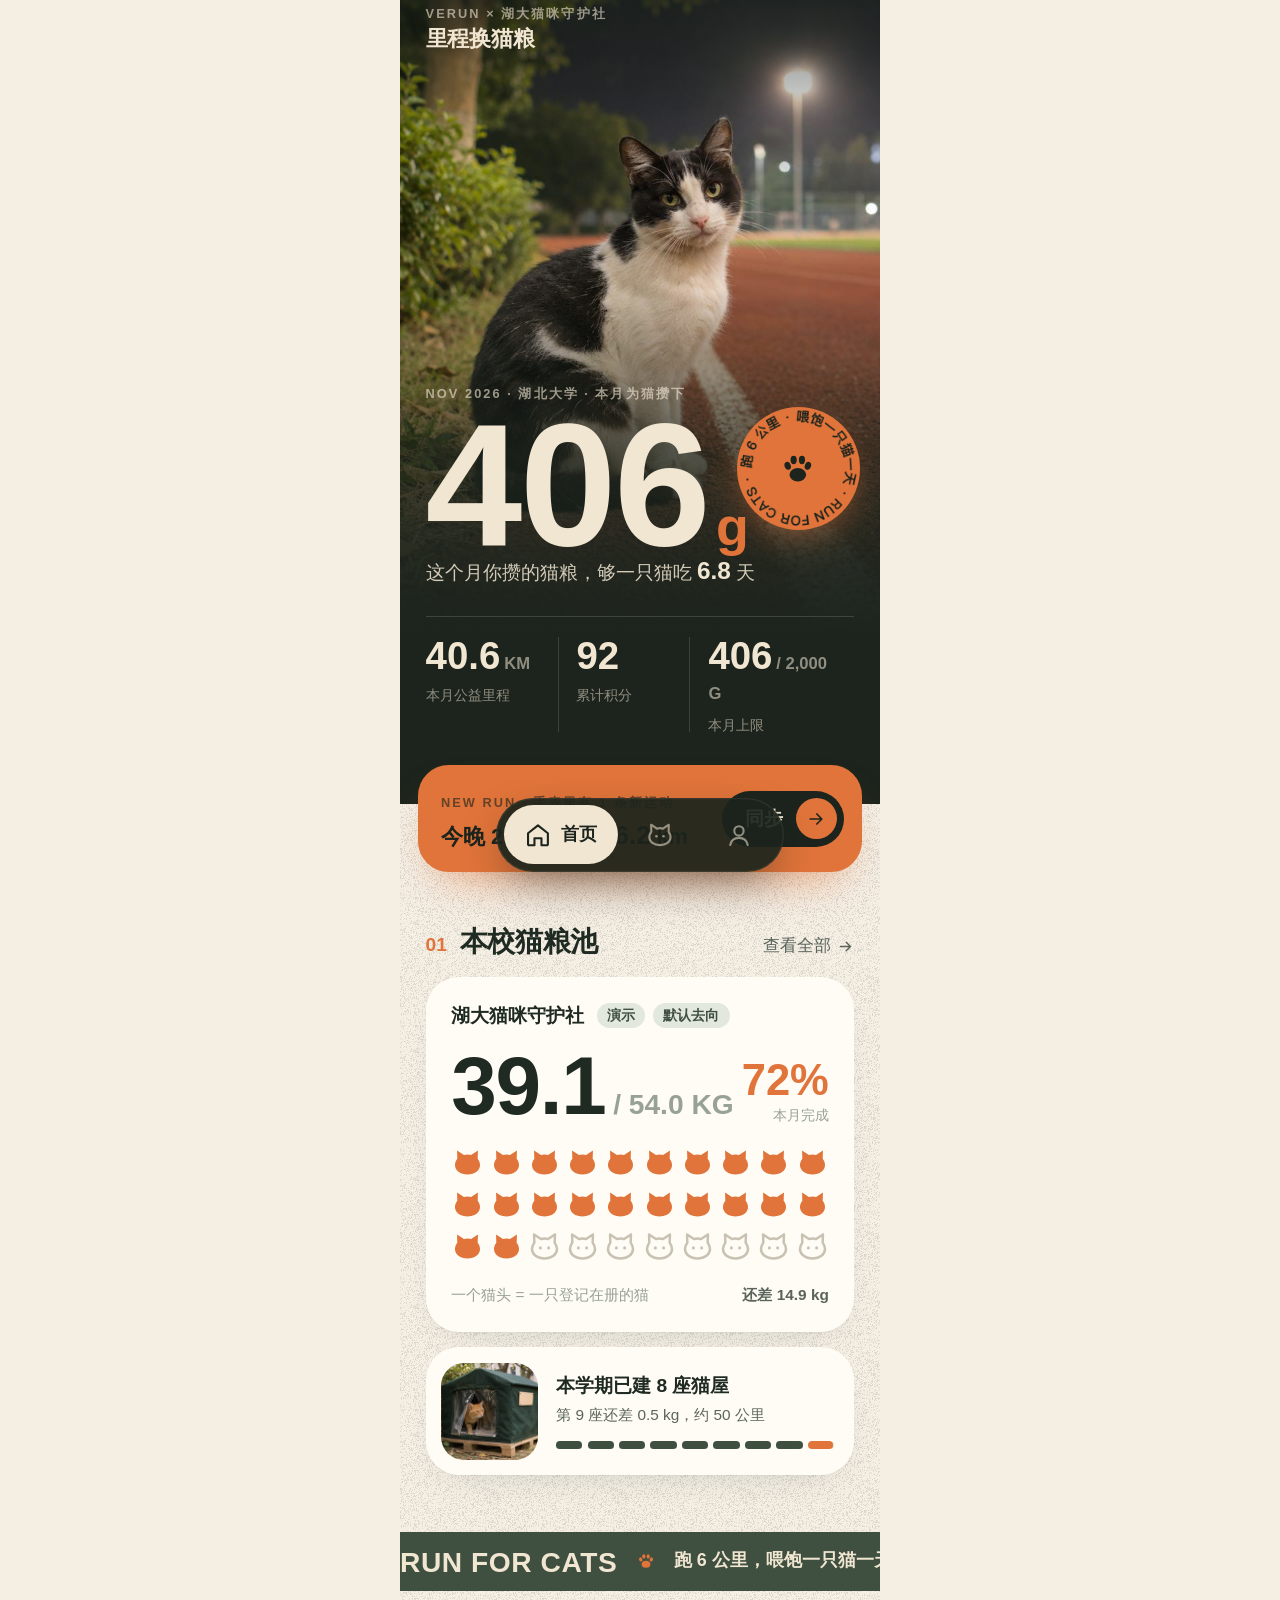
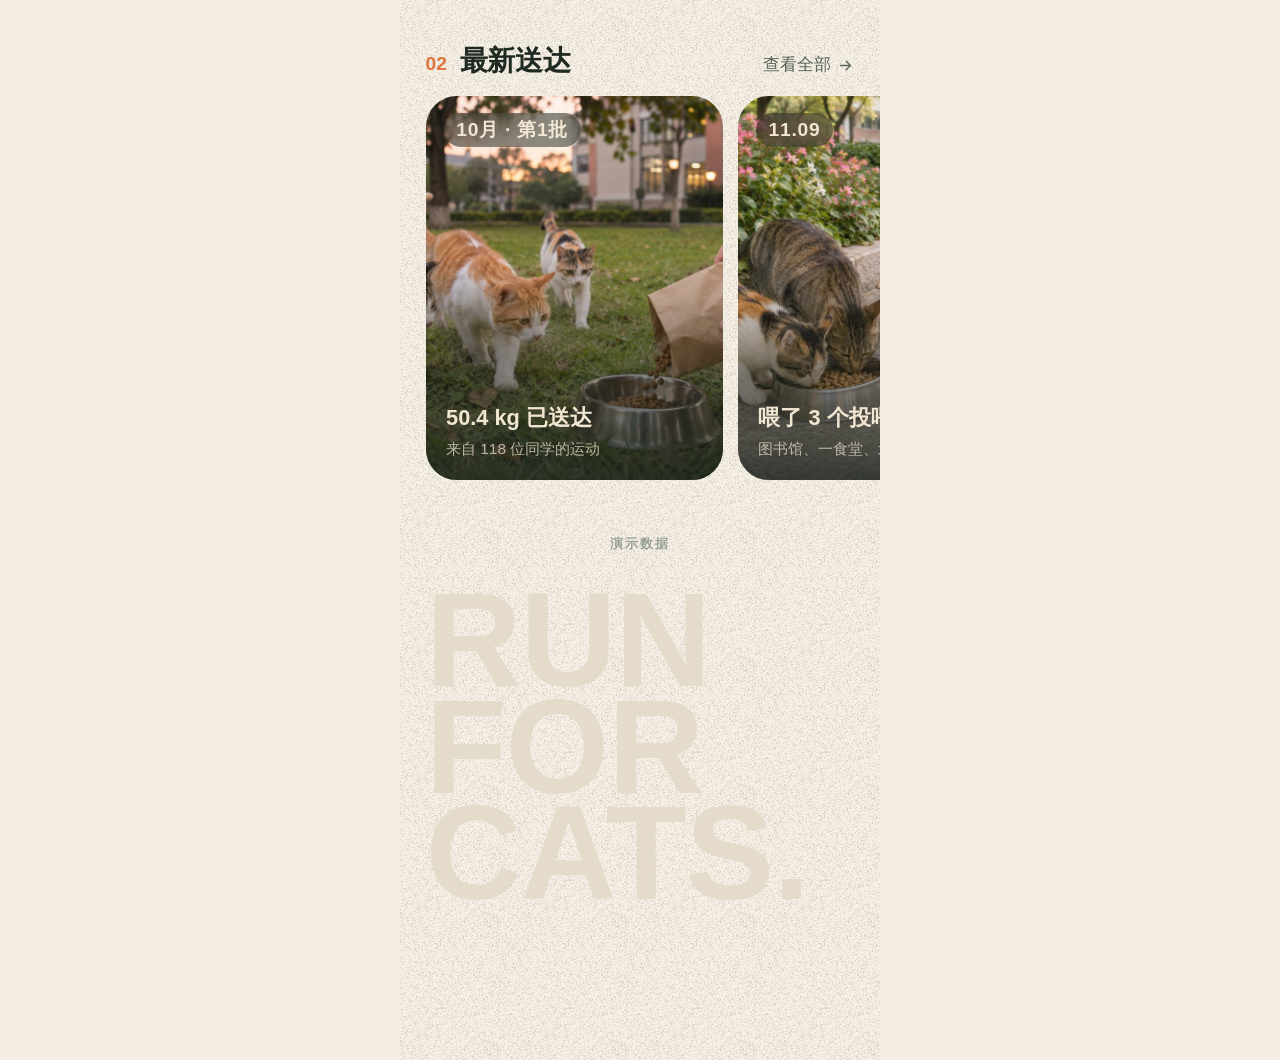
==== index.html @ 0e5f1672 "Deploy H5 2026-11-11 09:10 Co-Authored-By: Claude Opus 5.5 <noreply@anthropic.com>" ====
<!DOCTYPE html>
<html lang="en">
  <head>
    <link rel="stylesheet" href="./assets/uni.0dd8ea1a.css">

    <meta charset="UTF-8" />
    <script>
      var coverSupport = 'CSS' in window && typeof CSS.supports === 'function' && (CSS.supports('top: env(a)') ||
        CSS.supports('top: constant(a)'))
      document.write(
        '<meta name="viewport" content="width=device-width, user-scalable=no, initial-scale=1.0, maximum-scale=1.0, minimum-scale=1.0' +
        (coverSupport ? ', viewport-fit=cover' : '') + '" />')
    </script>
    <title>VeRun 里程换猫粮（演示）</title>
    <!--preload-links-->
    <!--app-context-->
    <script type="module" crossorigin src="./assets/index-BH19jVz-.js"></script>
    <link rel="stylesheet" crossorigin href="./assets/index-b12Qbs5Z.css">
  </head>
  <body>
    <div id="app"><!--app-html--></div>
  </body>
</html>
---- assets/uni.0dd8ea1a.css ----
uni-image{width:320px;height:240px;display:inline-block;overflow:hidden;position:relative}uni-image[hidden]{display:none}uni-image>div{width:100%;height:100%;background-repeat:no-repeat}uni-image>img{-webkit-touch-callout:none;-webkit-user-select:none;user-select:none;display:block;position:absolute;top:0;left:0;width:100%;height:100%;opacity:0}uni-image>.uni-image-will-change{will-change:transform}uni-movable-area{display:block;position:relative;width:10px;height:10px}uni-movable-area[hidden]{display:none}uni-movable-view{display:inline-block;width:10px;height:10px;top:0;left:0;position:absolute;cursor:grab}uni-movable-view[hidden]{display:none}.uni-scroll-view-refresher{position:relative;overflow:hidden;flex-shrink:0}.uni-scroll-view-refresher-container{position:absolute;width:100%;bottom:0;display:flex;flex-direction:column-reverse}.uni-scroll-view-refresh{position:absolute;top:0;left:0;right:0;bottom:0;display:flex;flex-direction:row;justify-content:center;align-items:center}.uni-scroll-view-refresh-inner{display:flex;align-items:center;justify-content:center;line-height:0;width:40px;height:40px;border-radius:50%;background-color:#fff;box-shadow:0 1px 6px rgba(0,0,0,.118),0 1px 4px rgba(0,0,0,.118)}.uni-scroll-view-refresh__spinner{transform-origin:center center;animation:uni-scroll-view-refresh-rotate 2s linear infinite}.uni-scroll-view-refresh__spinner>circle{stroke:currentColor;stroke-linecap:round;animation:uni-scroll-view-refresh-dash 2s linear infinite}@keyframes uni-scroll-view-refresh-rotate{0%{transform:rotate(0)}to{transform:rotate(360deg)}}@keyframes uni-scroll-view-refresh-dash{0%{stroke-dasharray:1,200;stroke-dashoffset:0}50%{stroke-dasharray:89,200;stroke-dashoffset:-35px}to{stroke-dasharray:89,200;stroke-dashoffset:-124px}}@keyframes once-show{0%{top:0}}uni-resize-sensor,uni-resize-sensor>div{position:absolute;left:0;top:0;right:0;bottom:0;overflow:hidden}uni-resize-sensor{display:block;z-index:-1;visibility:hidden;animation:once-show 1ms}uni-resize-sensor>div>div{position:absolute;left:0;top:0}uni-resize-sensor>div:first-child>div{width:100000px;height:100000px}uni-resize-sensor>div:last-child>div{width:200%;height:200%}uni-scroll-view{display:block;width:100%}uni-scroll-view[hidden]{display:none}.uni-scroll-view{position:relative;-webkit-overflow-scrolling:touch;width:100%;height:100%;max-height:inherit}.uni-scroll-view-scrollbar-hidden::-webkit-scrollbar{display:none}.uni-scroll-view-scrollbar-hidden{-moz-scrollbars:none;scrollbar-width:none}.uni-scroll-view-content{width:100%;height:100%}uni-swiper-item{display:block;overflow:hidden;will-change:transform;position:absolute;width:100%;height:100%;cursor:grab}uni-swiper-item[hidden]{display:none}uni-swiper{display:block;height:150px}uni-swiper[hidden]{display:none}.uni-swiper-wrapper{overflow:hidden;position:relative;width:100%;height:100%;transform:translateZ(0)}.uni-swiper-slides{position:absolute;left:0;top:0;right:0;bottom:0}.uni-swiper-slide-frame{position:absolute;left:0;top:0;width:100%;height:100%;will-change:transform}.uni-swiper-dots{position:absolute;font-size:0}.uni-swiper-dots-horizontal{left:50%;bottom:10px;text-align:center;white-space:nowrap;transform:translate(-50%)}.uni-swiper-dots-horizontal .uni-swiper-dot{margin-right:8px}.uni-swiper-dots-horizontal .uni-swiper-dot:last-child{margin-right:0}.uni-swiper-dots-vertical{right:10px;top:50%;text-align:right;transform:translateY(-50%)}.uni-swiper-dots-vertical .uni-swiper-dot{display:block;margin-bottom:9px}.uni-swiper-dots-vertical .uni-swiper-dot:last-child{margin-bottom:0}.uni-swiper-dot{display:inline-block;width:8px;height:8px;cursor:pointer;transition-property:background-color;transition-timing-function:ease;background:rgba(0,0,0,.3);border-radius:50%}.uni-swiper-dot-active{background-color:#000}.uni-swiper-navigation{width:26px;height:26px;cursor:pointer;position:absolute;top:50%;margin-top:-13px;display:flex;align-items:center;transition:all .2s;border-radius:50%;opacity:1}.uni-swiper-navigation-disabled{opacity:.35;cursor:not-allowed}.uni-swiper-navigation-hide{opacity:0;cursor:auto;pointer-events:none}.uni-swiper-navigation-prev{left:10px}.uni-swiper-navigation-prev svg{margin-left:-1px;left:10px}.uni-swiper-navigation-prev.uni-swiper-navigation-vertical{top:18px;left:50%;margin-left:-13px}.uni-swiper-navigation-prev.uni-swiper-navigation-vertical svg{transform:rotate(90deg);margin-left:auto;margin-top:-2px}.uni-swiper-navigation-next{right:10px}.uni-swiper-navigation-next svg{transform:rotate(180deg)}.uni-swiper-navigation-next.uni-swiper-navigation-vertical{top:auto;bottom:5px;left:50%;margin-left:-13px}.uni-swiper-navigation-next.uni-swiper-navigation-vertical svg{margin-top:2px;transform:rotate(270deg)}uni-text[selectable]{cursor:auto;-webkit-user-select:text;user-select:text}uni-text{white-space:pre-line}uni-view{display:block}uni-view[hidden]{display:none}uni-toast{position:fixed;top:0;right:0;bottom:0;left:0;z-index:999;display:block;box-sizing:border-box;pointer-events:none;font-size:16px}uni-toast .uni-sample-toast{position:fixed;z-index:999;top:50%;left:50%;transform:translate(-50%,-50%);text-align:center;width:max-content;max-width:80%;max-width:min(200px,80%);box-sizing:border-box;padding:12px 20px;background-color:rgba(76,76,76,.95);border-radius:10px}uni-toast .uni-simple-toast__text{display:-webkit-box;-webkit-box-orient:vertical;-webkit-line-clamp:2;overflow:hidden;margin:0;color:#fff;font-size:16px;line-height:1.4;text-align:center;max-width:100%;word-break:break-word;white-space:normal}uni-toast .uni-sample-toast.uni-toast--top{top:12px;top:calc(12px + env(safe-area-inset-top,0px));transform:translate(-50%)}uni-toast .uni-sample-toast.uni-toast--bottom{top:auto;bottom:12px;bottom:calc(12px + env(safe-area-inset-bottom,0px));transform:translate(-50%)}uni-toast .uni-mask{pointer-events:auto}uni-toast .uni-toast{position:fixed;z-index:999;width:140px;height:140px;display:flex;flex-direction:column;align-items:center;justify-content:center;top:50%;left:50%;transform:translate(-50%,-50%);background:rgba(76,76,76,.95);text-align:center;border-radius:10px;color:#fff}.uni-toast *{box-sizing:border-box}uni-toast .uni-toast__icon{margin:0;flex-shrink:0;width:36px!important;height:36px!important;object-fit:contain;vertical-align:baseline!important}.uni-icon_toast{margin:15px 0 0}.uni-icon_toast.uni-icon-success-no-circle:before{color:#fff;font-size:55px}.uni-icon_toast.uni-loading{margin:20px 0 0;width:38px;height:38px;vertical-align:baseline}uni-toast .uni-toast__content{display:-webkit-box;-webkit-box-orient:vertical;-webkit-line-clamp:2;margin:16px 0 0;padding:0 8px;max-width:100%;overflow:hidden;font-size:16px;line-height:1.4;color:#fff;word-break:break-word;white-space:normal}
---- assets/index-b12Qbs5Z.css ----
*{margin:0;-webkit-tap-highlight-color:transparent}html,body{-webkit-user-select:none;-moz-user-select:none;user-select:none;width:100%;height:100%}body{overflow-x:hidden;font-size:16px}uni-app,uni-page,uni-page-wrapper,uni-page-body{display:block;box-sizing:border-box;width:100%}uni-page-wrapper{position:relative}#app,uni-app,uni-page,uni-page-wrapper{height:100%}.uni-mask{position:fixed;z-index:999;top:0;right:0;left:0;bottom:0;background:rgba(0,0,0,.5)}.uni-fade-enter-active,.uni-fade-leave-active{transition-duration:.25s;transition-property:opacity;transition-timing-function:ease}.uni-fade-enter-from,.uni-fade-leave-active{opacity:0}.uni-loading,uni-button[loading]:before{background-color:transparent;background-image:url(data:image/svg+xml;base64,\ [base64]);background-repeat:no-repeat}.uni-loading{width:20px;height:20px;display:inline-block;vertical-align:middle;animation:uni-loading 1s steps(12,end) infinite;background-size:100%}@keyframes uni-loading{0%{transform:rotate3d(0,0,1,0)}to{transform:rotate3d(0,0,1,360deg)}}html{--primary-color: #007aff;--UI-BG: #fff;--UI-BG-1: #f7f7f7;--UI-BG-2: #fff;--UI-BG-3: #f7f7f7;--UI-BG-4: #4c4c4c;--UI-BG-5: #fff;--UI-FG: #000;--UI-FG-0: rgba(0, 0, 0, .9);--UI-FG-HALF: rgba(0, 0, 0, .9);--UI-FG-1: rgba(0, 0, 0, .5);--UI-FG-2: rgba(0, 0, 0, .3);--UI-FG-3: rgba(0, 0, 0, .1)}uni-page[data-type] uni-page-body{background-color:transparent}body:after{position:fixed;content:"";left:-1000px;top:-1000px;animation:shadow-preload .1s;animation-delay:3s}@keyframes shadow-preload{0%{background-image:url(https://cdn.dcloud.net.cn/img/shadow-grey.png)}to{background-image:url(https://cdn.dcloud.net.cn/img/shadow-grey.png)}}.uni-async-error{position:absolute;left:0;right:0;top:0;bottom:0;color:#999;padding:100px 10px;text-align:center}.uni-async-loading{box-sizing:border-box;width:100%;padding:50px;text-align:center}.uni-async-loading .uni-loading{width:30px;height:30px}uni-page-body,.page{--forest:#3F5040;--deep:#2E3B30;--night:#1C241D;--soft:#E3E8DF;--cream:#F4EEE3;--paper:#FFFCF6;--on:#F1E6D2;--orange:#E0743A;--orange-soft:#FBE8DB;--ink:#1F2A22;--ink2:#5A645B;--ink3:#98A198;--line:#E2D9C8;--track:#EAE2D4;--k1:#C98A4B;--k2:#A86A35;--num:"DIN Condensed","DIN Alternate","Oswald","Arial Narrow",sans-serif;--cn:-apple-system,"PingFang SC","Helvetica Neue","Microsoft YaHei",sans-serif;--lat:"Avenir Next","Helvetica Neue",-apple-system,sans-serif}body{--forest:#3F5040;--deep:#2E3B30;--night:#1C241D;--soft:#E3E8DF;--cream:#F4EEE3;--paper:#FFFCF6;--on:#F1E6D2;--orange:#E0743A;--orange-soft:#FBE8DB;--ink:#1F2A22;--ink2:#5A645B;--ink3:#98A198;--line:#E2D9C8;--track:#EAE2D4;--k1:#C98A4B;--k2:#A86A35;--num:"DIN Condensed","DIN Alternate","Oswald","Arial Narrow",sans-serif;--cn:-apple-system,"PingFang SC","Helvetica Neue","Microsoft YaHei",sans-serif;--lat:"Avenir Next","Helvetica Neue",-apple-system,sans-serif}.micro{font:600 .625rem/1.2 var(--lat);letter-spacing:.16em;text-transform:uppercase}.dn{font-family:var(--num);font-weight:700;letter-spacing:0;font-variant-numeric:tabular-nums}.status{height:2.75rem;display:flex;align-items:center;justify-content:space-between;padding:0 1.625rem 0 2rem;font:600 .9375rem/1 -apple-system,var(--lat);position:relative;z-index:3}.status .svg{height:.75rem;width:auto;margin-left:.375rem}.status .icons{display:flex;align-items:center}.nav{height:2.75rem;display:flex;align-items:center;justify-content:space-between;padding:0 .4375rem 0 1.25rem;position:relative;z-index:3}.nav .title{font:600 1.0625rem/1 var(--cn);letter-spacing:-.0125rem}.nav .back{display:flex;align-items:center;gap:.375rem;font:600 1.0625rem/1 var(--cn)}.nav .back .svg{width:1.375rem;height:1.375rem;margin-left:-.375rem}.capsule{width:5.4375rem;height:2rem;border-radius:1rem;display:flex;align-items:center;justify-content:space-around;position:relative;background:rgba(255,255,255,.62);border:.0625rem solid rgba(31,42,34,.08)}.capsule:after{content:"";position:absolute;left:50%;top:.5625rem;bottom:.5625rem;width:.0625rem;background:rgba(31,42,34,.14)}.capsule .dots{display:flex;gap:.1875rem}.capsule .dots .i{width:.25rem;height:.25rem;border-radius:50%;background:currentColor}.capsule .ring{width:1rem;height:1rem;border-radius:50%;border:.15625rem solid currentColor;display:grid;place-items:center}.capsule .ring:after{content:"";width:.3125rem;height:.3125rem;border-radius:50%;background:currentColor}.capsule.dk{background:rgba(0,0,0,.18);border-color:rgba(241,230,210,.24);color:var(--on)}.capsule.dk:after{background:rgba(241,230,210,.24)}.on{color:var(--on)}.chip{display:inline-flex;align-items:center;height:1.25rem;padding:0 .5rem;border-radius:62.4375rem;background:var(--soft);color:var(--forest);font:600 .6875rem/1 var(--cn)}.chip.o{background:var(--orange-soft);color:var(--orange)}.arrow{width:.875rem;height:.875rem}.rv{opacity:0;transform:translateY(1.125rem);animation:rv .8s cubic-bezier(.2,.7,.2,1) forwards;animation-delay:calc(var(--i, 0) * 80ms + .12s)}@keyframes rv{to{opacity:1;transform:none}}.tabbar{position:absolute;left:50%;bottom:1.375rem;transform:translate(-50%);z-index:9;width:-moz-max-content;width:max-content;height:3.625rem;padding:.375rem;border-radius:62.4375rem;display:flex;gap:.25rem;background:rgba(28,36,29,.92);box-shadow:0 .875rem 2.125rem -.625rem rgba(20,24,20,.55),inset 0 0 0 .0625rem rgba(241,230,210,.08)}.tabbar .a{height:2.875rem;white-space:nowrap;flex-shrink:0;border-radius:62.4375rem;display:flex;align-items:center;justify-content:center;gap:.4375rem;color:rgba(241,230,210,.55);font:600 .875rem/1 var(--cn)}.tabbar .a:not(.on){width:3.625rem}.tabbar .a .svg{width:1.375rem;height:1.375rem}.tabbar .a.on{display:flex;align-items:center;white-space:nowrap;flex-shrink:0;padding:0 1rem;background:var(--on);color:var(--night)}.tabbar .a.on uni-text{white-space:nowrap;flex-shrink:0}.hero{position:relative;height:39.25rem;background:var(--night);color:var(--on)}.hero-img{position:absolute;left:0;top:0;width:100%;height:31.25rem;-o-object-fit:cover;object-fit:cover;-o-object-position:40% 30%;object-position:40% 30%}.hero-scrim{position:absolute;top:0;right:0;bottom:0;left:0;background:linear-gradient(180deg,rgba(28,36,29,.62) 0%,rgba(28,36,29,0) 20%,rgba(28,36,29,0) 36%,rgba(28,36,29,.72) 56%,rgba(28,36,29,.94) 70%,var(--night) 79%)}.hero .nav .brand{display:flex;flex-direction:column;gap:.3125rem}.hero .nav .brand .micro{color:rgba(241,230,210,.6);font-size:.625rem}.badge{position:absolute;right:1rem;top:19.875rem;width:6rem;height:6rem;z-index:4}.badge .disc{position:absolute;top:0;right:0;bottom:0;left:0;border-radius:50%;background:var(--orange);box-shadow:0 .625rem 1.875rem -.5rem rgba(224,116,58,.6)}.badge .svg.txt{position:absolute;top:0;right:0;bottom:0;left:0;animation:spin 16s linear infinite}.badge .paw{position:absolute;left:50%;top:50%;width:1.875rem;height:1.875rem;transform:translate(-50%,-50%);color:var(--night)}@keyframes spin{to{transform:rotate(360deg)}}.hero-body{position:absolute;left:0;right:0;bottom:3.5rem;padding:0 1.25rem;z-index:2}.hero-body .micro{color:rgba(241,230,210,.62)}.mega{display:flex;align-items:baseline;gap:.375rem;margin:.75rem 0 .25rem}.mega .b{font:700 8.5rem/.78 var(--num);letter-spacing:-.125rem;color:var(--on)}.mega .i{font:700 2.625rem/1 var(--num);font-style:normal;color:var(--orange)}.hero-line{font:400 .9375rem/1.5 var(--cn);color:rgba(241,230,210,.86)}.hero-line .b{font:700 1.1875rem/1 var(--num);color:var(--on)}.hero-stats{display:grid;grid-template-columns:1fr 1fr 1.25fr;margin-top:1.375rem;border-top:.0625rem solid rgba(241,230,210,.16);padding-top:1rem}.hero-stats .div{padding-right:.625rem}.hero-stats .div+.div{padding-left:.875rem;border-left:.0625rem solid rgba(241,230,210,.16)}.hero-stats .b{font:700 1.875rem/1 var(--num);color:var(--on)}.hero-stats .em{font:700 .8125rem/1 var(--num);font-style:normal;color:rgba(241,230,210,.55);margin-left:.1875rem}.hero-stats .span{display:block;font:400 .6875rem/1 var(--cn);color:rgba(241,230,210,.55);margin-top:.5rem}.sync{position:relative;z-index:5;margin:-1.875rem .875rem 0;border-radius:1.5rem;background:var(--orange);padding:1rem .875rem 1rem 1.125rem;display:flex;align-items:center;gap:.75rem;box-shadow:0 1.125rem 2.25rem -1.125rem rgba(224,116,58,.75)}.sync .t{flex:1;min-width:0}.sync .micro{color:rgba(28,36,29,.62)}.sync .t .b{display:block;font:600 1.0625rem/1.3 var(--cn);color:var(--night);margin-top:.375rem;white-space:nowrap}.sync .t .b .span{font:700 1.25rem/1 var(--num)}.sync .go{height:2.75rem;padding:0 .375rem 0 1.125rem;border-radius:62.4375rem;background:var(--night);color:var(--on);display:flex;align-items:center;gap:.625rem;font:600 .9375rem/1 var(--cn);flex-shrink:0}.sync .go .i{width:2rem;height:2rem;border-radius:50%;background:var(--orange);display:grid;place-items:center;color:var(--night)}.sync .go .i .svg{width:1rem;height:1rem}.sec{padding:0 1.25rem}.sec-h{display:flex;align-items:baseline;gap:.625rem;padding:2.75rem 1.25rem 1rem}.sec-h .idx{font:700 .9375rem/1 var(--num);color:var(--orange)}.sec-h .h2{font:600 1.375rem/1 var(--cn);letter-spacing:-.01875rem;flex:1}.sec-h .a{display:flex;align-items:center;gap:.25rem;font:400 .8125rem/1 var(--cn);color:var(--ink2)}.card{background:var(--paper);border-radius:1.625rem;padding:1.25rem;box-shadow:0 .0625rem rgba(31,42,34,.03),0 .75rem 1.875rem -1.125rem rgba(46,59,48,.22)}.pool .row{display:flex;align-items:center;gap:.375rem}.pool .org{font:600 .9375rem/1 var(--cn);margin-right:.25rem}.pool-num{display:flex;justify-content:space-between;align-items:flex-end;margin:1.25rem 0 1.125rem}.pool-num .n{font:700 4rem/.78 var(--num);letter-spacing:-.0625rem}.pool-num .of{font:700 1.375rem/1 var(--num);color:var(--ink3);margin-left:.375rem}.pool-num .pct{text-align:right}.pool-num .pct .b{display:block;font:700 2.125rem/.8 var(--num);color:var(--orange)}.pool-num .pct .span{display:block;font:400 .6875rem/1 var(--cn);color:var(--ink3);margin-top:.5rem}.cats{display:grid;grid-template-columns:repeat(10,1fr);gap:.4375rem .25rem}.cats .svg{width:100%;height:auto;aspect-ratio:1}.cap{font:400 .75rem/1.5 var(--cn);color:var(--ink3);margin-top:1rem;display:flex;justify-content:space-between}.cap .b{font:600 .75rem/1.5 var(--cn);color:var(--ink2)}.house{display:flex;gap:.875rem;align-items:center;margin-top:.75rem;padding:.75rem 1rem .75rem .75rem}.house .img{width:4.75rem;height:4.75rem;border-radius:1.125rem;-o-object-fit:cover;object-fit:cover;flex-shrink:0}.house .t{flex:1}.house .t .b{display:block;font:600 .9375rem/1.3 var(--cn)}.house .t .span{display:block;font:400 .75rem/1.4 var(--cn);color:var(--ink2);margin-top:.25rem}.segs{display:flex;gap:.25rem;margin-top:.75rem}.segs .i{flex:1;height:.375rem;border-radius:.1875rem;background:var(--forest)}.segs .i.p{background:var(--track);position:relative;overflow:hidden}.segs .i.p:after{content:"";position:absolute;inset:0 auto 0 0;width:95%;background:var(--orange);border-radius:.1875rem}.marquee{margin-top:2.75rem;height:2.875rem;background:var(--forest);color:var(--on);overflow:hidden;display:flex;align-items:center}.marquee .track{display:flex;width:-moz-max-content;width:max-content;flex-shrink:0;align-items:center;white-space:nowrap;animation:mq 26s linear infinite}.marquee .track .span{display:inline-flex;align-items:center;gap:.875rem;padding-right:.875rem;white-space:nowrap;flex-shrink:0}.marquee .track .span>*{white-space:nowrap;flex-shrink:0}.marquee .en{font:700 1.375rem/1 var(--num);letter-spacing:.02em;padding-top:.1875rem}.marquee .cn{font:600 .875rem/1 var(--cn)}.marquee .svg{width:1rem;height:1rem;color:var(--orange)}@keyframes mq{to{transform:translate(-50%)}}.rail{display:flex;gap:.75rem;overflow-x:auto;padding:0 1.25rem .25rem;scrollbar-width:none}.rail::-webkit-scrollbar{display:none}.story{position:relative;flex:0 0 14.5rem;height:18.75rem;border-radius:1.5rem;overflow:hidden;color:var(--on)}.story .img{width:100%;height:100%;-o-object-fit:cover;object-fit:cover}.story:after{content:"";position:absolute;top:0;right:0;bottom:0;left:0;background:linear-gradient(180deg,rgba(28,36,29,0) 45%,rgba(28,36,29,.82))}.story .date{position:absolute;left:.875rem;top:.875rem;z-index:2;height:1.625rem;padding:0 .625rem;border-radius:62.4375rem;background:rgba(28,36,29,.5);backdrop-filter:blur(.5rem);font:700 .9375rem/1.625rem var(--num);letter-spacing:.04em}.story .t{position:absolute;left:1rem;right:1rem;bottom:1rem;z-index:2}.story .t .b{display:block;font:600 1.0625rem/1.3 var(--cn)}.story .t .span{display:block;font:400 .75rem/1.4 var(--cn);opacity:.72;margin-top:.25rem}.foot{padding:2.5rem 1.25rem 7.5rem}.foot .micro{color:var(--ink3);text-align:center}.foot .giant{font:700 6.5rem/.8 var(--num);letter-spacing:-.0625rem;color:#e4dbcb;margin-top:1.75rem}.dark .status,.dark .nav{color:var(--on)}.glow{position:absolute;left:0;right:0;top:7.5rem;height:26.25rem;background:radial-gradient(closest-side,rgba(224,116,58,.26),rgba(224,116,58,0));pointer-events:none}.runbar{padding:.625rem 1.25rem 0;color:var(--on)}.runbar .micro{color:rgba(241,230,210,.5)}.runbar .cells{display:grid;grid-template-columns:repeat(4,1fr);margin-top:.875rem;border-top:.0625rem solid rgba(241,230,210,.14);border-bottom:.0625rem solid rgba(241,230,210,.14)}.runbar .cells .div{padding:.875rem 0 .75rem}.runbar .cells .div+.div{padding-left:.75rem;border-left:.0625rem solid rgba(241,230,210,.14)}.runbar .b{font:700 1.625rem/1 var(--num)}.runbar .b .em{font-size:.8125rem;font-style:normal;color:rgba(241,230,210,.55);margin-left:.125rem}.runbar .span{display:block;font:400 .6875rem/1 var(--cn);color:rgba(241,230,210,.5);margin-top:.5rem}.stage{position:relative;text-align:center;padding:1.875rem 0 .375rem;color:var(--on)}.gain{display:inline-flex;align-items:baseline;gap:.25rem;color:var(--orange)}.gain .b{font:700 9.375rem/.76 var(--num);letter-spacing:-.1875rem}.gain .i{font:700 3rem/1 var(--num);font-style:normal}.bowlwrap{position:relative;width:15rem;height:9.375rem;margin:.375rem auto 0}.gain{position:relative;z-index:3}.pile{position:absolute;left:1.25rem;bottom:4.125rem;width:12.5rem;height:6.25rem;overflow:visible}.pile .mound{position:absolute;left:.5rem;right:.5rem;bottom:0;height:4.375rem;border-radius:50% 50% 0 0/100% 100% 0 0;background:var(--k2);transform-origin:bottom;transform:scaleY(0);animation:mound 2.2s 2.2s cubic-bezier(.3,.6,.3,1) both}@keyframes mound{0%{transform:scaleY(0)}to{transform:scaleY(1)}}.pile .i{position:absolute;border-radius:50%;animation-name:fall;animation-fill-mode:both;animation-timing-function:linear}@keyframes fall{0%{transform:translate(var(--dx),var(--dy)) rotate(var(--r0));animation-timing-function:cubic-bezier(.42,0,.88,.52)}82%{transform:translate(0) rotate(var(--r));animation-timing-function:cubic-bezier(.2,.7,.4,1)}91%{transform:translateY(-.3125rem) rotate(var(--r));animation-timing-function:cubic-bezier(.5,0,.8,.4)}to{transform:translate(0) rotate(var(--r))}}.bowl{transition:transform .12s ease-out}.bowl.bump{transform:translateY(.125rem)}.bowl{position:absolute;left:0;bottom:0;width:15rem;height:5.25rem}.caption{font:600 1.5rem/1.2 var(--cn);margin-top:.875rem;opacity:0;animation:rv .7s 4.6s ease forwards;transform:translateY(.625rem)}.caption-sub{font:400 .8125rem/1 var(--cn);color:rgba(241,230,210,.55);margin-top:.625rem;opacity:0;animation:rv .7s 4.75s ease forwards}.receipt{position:relative;margin:1.875rem 1rem 0;background:var(--paper);border-radius:.375rem .375rem 1.375rem 1.375rem;padding:1.625rem 1.25rem 1.125rem;color:var(--ink)}.receipt:before{content:"";position:absolute;left:0;right:0;top:-.0625rem;height:.5625rem;background:url("data:image/svg+xml,%3Csvg xmlns='http://www.w3.org/2000/svg' width='18' height='9'%3E%3Ccircle cx='9' cy='0' r='6' fill='%231C241D'/%3E%3C/svg%3E") 0 0/1.125rem .5625rem repeat-x}.receipt .h{display:flex;justify-content:space-between;align-items:baseline}.receipt .h .b{font:600 1rem/1 var(--cn)}.receipt .h .span{font:700 .9375rem/1 var(--num);color:var(--ink3);letter-spacing:.06em}.dash{height:.0625rem;background:url("data:image/svg+xml,%3Csvg xmlns='http://www.w3.org/2000/svg' width='11' height='1'%3E%3Cpath d='M0 .5h6' stroke='%23E2D9C8'/%3E%3C/svg%3E") 0 0/.6875rem .0625rem repeat-x;margin:.875rem 0}.rrow{display:flex;justify-content:space-between;align-items:baseline;font:400 .8125rem/1 var(--cn);color:var(--ink2);padding:.4375rem 0}.rrow .b{font:700 1.0625rem/1 var(--num);color:var(--ink)}.rrow .b .small{font:600 .75rem/1 var(--cn);color:var(--ink2);margin-left:.1875rem}.rtotal{display:flex;justify-content:space-between;align-items:flex-end}.rtotal .span{font:600 .875rem/1 var(--cn)}.rtotal .b{font:700 2.5rem/.8 var(--num);color:var(--orange)}.rnote{font:400 .6875rem/1.5 var(--cn);color:var(--ink3);margin-top:.875rem}.btns{display:flex;gap:.75rem;padding:1.25rem 1rem 2.125rem}.btn{flex:1;height:3.375rem;border-radius:62.4375rem;display:flex;align-items:center;justify-content:center;gap:.5rem;font:600 1rem/1 var(--cn)}.btn.ghost{border:.09375rem solid rgba(241,230,210,.35);color:var(--on)}.btn.or{background:var(--orange);color:var(--night)}.btn.fo{background:var(--forest);color:var(--on)}.btn .svg{width:1rem;height:1rem}.lede{padding:.875rem 1.25rem 0}.lede .micro{color:var(--ink3)}.lede .h1{font:600 1.875rem/1.22 var(--cn);letter-spacing:-.0375rem;margin-top:.75rem}.lede .h1 .dn{font-size:2.5rem;line-height:.8}.lede .h1 .o{color:var(--orange)}.assoc{display:flex;align-items:center;gap:.625rem;margin-top:1.125rem}.assoc .av{width:2.25rem;height:2.25rem;border-radius:50%;background:var(--forest);display:grid;place-items:center;color:var(--on)}.assoc .av .svg{width:1.25rem;height:1.25rem}.assoc .b{font:600 .875rem/1 var(--cn)}.assoc .span{font:400 .75rem/1 var(--cn);color:var(--ink2);margin-left:auto}.qbar{margin-top:1.125rem}.qbar .tr{height:.25rem;border-radius:.125rem;background:var(--track);overflow:hidden}.qbar .tr .i{display:block;height:100%;width:73%;background:var(--orange);border-radius:.125rem;transform-origin:left;animation:grow 1s .4s cubic-bezier(.2,.8,.2,1) both}@keyframes grow{0%{transform:scaleX(0)}}.qbar .lb{display:flex;justify-content:space-between;margin-top:.5rem;font:400 .6875rem/1 var(--cn);color:var(--ink3)}.qbar .lb .b{font:700 .875rem/1 var(--num);color:var(--orange)}.tabs{display:flex;align-items:flex-end;gap:1.375rem;padding:1.875rem 1.25rem 0;border-bottom:.0625rem solid var(--line);margin:0 1.25rem;padding-left:0;padding-right:0}.tabs .a{font:600 .9375rem/1 var(--cn);color:var(--ink3);padding-bottom:.75rem;position:relative}.tabs .a.on{color:var(--ink)}.tabs .a.on:after{content:"";position:absolute;left:0;right:0;bottom:-.0625rem;height:.125rem;background:var(--orange);border-radius:.0625rem}.tabs .n{margin-left:auto;font:700 .875rem/1 var(--num);color:var(--ink3);padding-bottom:.75rem}.masonry{display:flex;gap:.6875rem;padding:1rem 1.25rem 7.5rem}.masonry .col{flex:1;display:flex;flex-direction:column;gap:.6875rem}.masonry .col:last-child{padding-top:2.125rem}.cc{position:relative;border-radius:1.375rem;overflow:hidden;color:var(--on);background:#d9d1c2}.cc .img{width:100%;height:100%;-o-object-fit:cover;object-fit:cover}.cc:after{content:"";position:absolute;top:0;right:0;bottom:0;left:0;background:linear-gradient(180deg,rgba(28,36,29,0) 50%,rgba(28,36,29,.78))}.cc .no{position:absolute;left:.75rem;top:.75rem;z-index:2;font:700 .8125rem/1 var(--num);letter-spacing:.08em;opacity:.9}.cc .t{position:absolute;left:.875rem;right:.75rem;bottom:1rem;z-index:2}.cc .t .b{font:600 1.25rem/1 var(--cn)}.cc .t .span{display:block;font:400 .6875rem/1.3 var(--cn);opacity:.78;margin-top:.375rem}.cc .kg{position:absolute;right:.625rem;top:.625rem;z-index:2;height:1.5rem;padding:0 .5625rem;border-radius:62.4375rem;background:rgba(28,36,29,.48);backdrop-filter:blur(.375rem);font:700 .875rem/1.5625rem var(--num);letter-spacing:.04em}.cc .fed{position:absolute;left:0;bottom:0;height:.1875rem;background:var(--orange);z-index:3}.cc .fed.grey{background:rgba(241,230,210,.35)}.deep .status,.deep .nav{color:var(--on)}.bib{position:relative;width:19.6875rem;margin:1.125rem auto 0;background:var(--paper);border-radius:1.125rem;overflow:hidden;box-shadow:0 1.875rem 3.75rem -1.5rem rgba(0,0,0,.6)}.bib .hole{position:absolute;width:.6875rem;height:.6875rem;border-radius:50%;background:var(--deep);box-shadow:inset 0 .0625rem .125rem rgba(0,0,0,.5);z-index:3}.bib .band{height:3.125rem;background:var(--forest);color:var(--on);display:flex;align-items:center;justify-content:space-between;padding:0 1.875rem}.bib .band .b{font:700 1.3125rem/1 var(--num);letter-spacing:.05em;padding-top:.1875rem}.bib .band .span{font:600 .6875rem/1 var(--cn);opacity:.7}.bib .photo{height:10.625rem;position:relative}.bib .photo .img{width:100%;height:100%;-o-object-fit:cover;object-fit:cover;-o-object-position:50% 40%;object-position:50% 40%}.bib .photo .tag{position:absolute;right:.75rem;bottom:.75rem;height:1.5rem;padding:0 .625rem;border-radius:62.4375rem;background:rgba(28,36,29,.55);backdrop-filter:blur(.375rem);color:var(--on);font:600 .6875rem/1.5rem var(--cn)}.bib .numz{padding:2.125rem 1.375rem .25rem;display:flex;align-items:flex-end;gap:.625rem}.bib .ran{display:block;padding:1.25rem 1.375rem 0;color:var(--ink3)}.bib .numz .big{font:700 9.875rem/.74 var(--num);letter-spacing:-.25rem;color:var(--forest)}.bib .numz .side{padding-bottom:.375rem}.bib .numz .side .micro{color:var(--ink3);display:block}.bib .numz .side .b{display:block;font:700 2.5rem/.8 var(--num);color:var(--orange);margin-top:.5rem}.bib .msg{padding:.875rem 1.375rem 1.25rem;font:600 1rem/1.45 var(--cn)}.bib .msg .span{display:block;font:400 .8125rem/1.4 var(--cn);color:var(--ink2)}.perf{position:relative;height:.0625rem;margin:0 1rem;background:url("data:image/svg+xml,%3Csvg xmlns='http://www.w3.org/2000/svg' width='10' height='1'%3E%3Cpath d='M0 .5h5' stroke='%23E2D9C8'/%3E%3C/svg%3E") 0 0/.625rem .0625rem repeat-x}.perf:before,.perf:after{content:"";position:absolute;top:-.625rem;width:1.25rem;height:1.25rem;border-radius:50%;background:var(--deep)}.perf:before{left:-1.625rem}.perf:after{right:-1.625rem}.stub{display:flex;align-items:center;justify-content:space-between;padding:.875rem 1.375rem 1.125rem}.stub .b{display:block;font:600 .875rem/1 var(--cn)}.stub .span{display:block;font:400 .6875rem/1 var(--cn);color:var(--ink2);margin-top:.4375rem}.stub .svg{width:3.625rem;height:3.625rem}.steps-top{padding:1.125rem 1.25rem 0}.steps-top .micro{color:var(--ink3)}.steps-top .bigstep{display:flex;align-items:baseline;gap:.375rem;margin-top:1.625rem}.steps-top .bigstep .b{font:700 7rem/.76 var(--num);letter-spacing:-.125rem}.steps-top .bigstep .span{font:600 1.125rem/1 var(--cn);color:var(--ink2)}.scale{position:relative;margin-top:1.375rem}.scale .tr{height:.5rem;border-radius:.25rem;background:var(--track);overflow:hidden}.scale .tr .i{display:block;height:100%;width:82.4%;background:var(--forest);border-radius:.25rem;transform-origin:left;animation:grow 1s .3s cubic-bezier(.2,.8,.2,1) both}.scale .tick{position:absolute;left:60%;top:-.375rem;width:.125rem;height:1.25rem;background:var(--orange);border-radius:.0625rem}.scale .tl{position:absolute;left:60%;top:1.25rem;transform:translate(-50%);font:600 .625rem/1 var(--lat);letter-spacing:.1em;color:var(--orange);white-space:nowrap}.scale .ends{display:flex;justify-content:space-between;margin-top:1.375rem;font:700 .75rem/1 var(--num);color:var(--ink3)}.earn{display:flex;align-items:center;gap:.625rem;margin-top:1.375rem}.earn .b{font:700 2rem/.8 var(--num);color:var(--orange)}.earn .b .small{font:600 .875rem/1 var(--cn);margin-left:.25rem}.month{margin-top:1.375rem;padding-top:1.125rem;border-top:.0625rem solid var(--line)}.month .row{display:flex;justify-content:space-between;align-items:baseline}.month .row .b{font:600 .875rem/1 var(--cn)}.month .row .span{font:700 .9375rem/1 var(--num);color:var(--ink2)}.days{display:grid;grid-template-columns:repeat(18,1fr);gap:.25rem;margin-top:.75rem}.days .i{height:1.375rem;border-radius:.25rem;background:var(--forest)}.days .i.x{background:var(--track)}.lanes{margin:1.625rem 1rem 0;border-radius:1.75rem;background:var(--night) url([data-uri]);padding:1.375rem 1.125rem 1.25rem;color:var(--on)}.lanes .h3{font:600 1.25rem/1.3 var(--cn);letter-spacing:-.01875rem}.lanes .micro{color:rgba(241,230,210,.5);margin-bottom:.625rem;display:block}.lane-wrap{margin-top:1.125rem;border-top:.09375rem solid rgba(241,230,210,.18)}.lane{position:relative;height:4.125rem;border-bottom:.09375rem solid rgba(241,230,210,.18);display:flex;align-items:center}.lane .no{width:1.875rem;font:700 1.625rem/1 var(--num);color:rgba(241,230,210,.4)}.lane .body{flex:1;position:relative;height:100%}.lane .lb{position:absolute;left:0;top:.625rem;font:400 .75rem/1 var(--cn);color:rgba(241,230,210,.68)}.lane .bar{position:absolute;left:0;bottom:.9375rem;height:1rem;border-radius:.5rem;transform-origin:left;animation:grow 1.2s .5s cubic-bezier(.2,.8,.2,1) both}.lane .val{position:absolute;bottom:.75rem;font:700 1.375rem/1.375rem var(--num)}.lane .val.in{bottom:.75rem;right:0;top:auto;transform:translateY(-1.625rem)}.lanes .p{font:400 .75rem/1.6 var(--cn);color:rgba(241,230,210,.62);margin-top:.875rem}.verun{margin:.875rem 1rem 0}.verun .top{display:flex;gap:.875rem;align-items:center}.verun .top .w{width:6rem;height:6rem;border-radius:1.25rem;background:#fff;display:grid;place-items:center;flex-shrink:0}.verun .top .w .img{width:5.25rem;height:5.25rem;-o-object-fit:contain;object-fit:contain}.verun .top .b{display:block;font:600 1.0625rem/1.3 var(--cn)}.verun .top .span{display:block;font:400 .8125rem/1.4 var(--cn);color:var(--ink2);margin-top:.25rem}.verun .top .p{font:700 1.5rem/1 var(--num);color:var(--ink);margin-top:.625rem}.verun .btn{margin-top:1.125rem}.tlink{display:flex;justify-content:center;align-items:center;gap:.25rem;height:2.875rem;margin-top:.25rem;font:600 .875rem/1 var(--cn);color:var(--forest)}uni-page-body{background:#f4eee3 url([data-uri]);color:#1f2a22;font-family:-apple-system,PingFang SC,Helvetica Neue,Microsoft YaHei,sans-serif;font-size:.9375rem;line-height:1.55;-webkit-font-smoothing:antialiased}body{background:#f4eee3 url([data-uri])}uni-view,uni-text,uni-image,uni-button,uni-scroll-view{box-sizing:border-box;margin:0;padding:0}uni-image{display:block}uni-button:after{border:0}.b{font-weight:600}.i,.em{font-style:normal}.page{min-height:100vh;background:#f4eee3 url([data-uri]);padding-bottom:calc(1rem + env(safe-area-inset-bottom));overflow-x:hidden}.page.dark{background:#1c241d url([data-uri])}.page.deep{background:#2e3b30 url([data-uri])}.tab-page{padding-bottom:calc(7.5rem + env(safe-area-inset-bottom))}.dn{font-family:DIN Condensed,DIN Alternate,Oswald,Arial Narrow,sans-serif;font-weight:700;font-variant-numeric:tabular-nums}.row{display:flex;align-items:center}.between{display:flex;align-items:center;justify-content:space-between}.content{padding:0 1.25rem}.muted{color:#98a198}.orange{color:#e0743a}.tap-fade{opacity:.65}.btns>*{flex:1;min-width:0}.rv{animation-delay:calc(var(--i, 0) * 80ms + .12s)}.hero .nav .brand .micro{font-size:.625rem}.foot,.masonry{padding-bottom:0}.tlink .icon{width:.875rem;height:.875rem}.demo-mark{font-size:.75rem;color:#98a198;text-align:center;margin:1rem 0}.title-intro{padding:.875rem 1.25rem 1.25rem}.title-intro .micro{color:#98a198}.title-intro .h1{font-size:1.875rem;line-height:1.22;font-weight:600;letter-spacing:-.0375rem;margin-top:.75rem}.title-intro .sub{font-size:.8125rem;color:#5a645b;margin-top:.625rem}html,body{background:#f4eee3}html{font-size:min(4.266666667vw,20.48px)!important}uni-page-body,uni-page-wrapper,.fixed-bottom{max-width:480px;margin-left:auto;margin-right:auto}
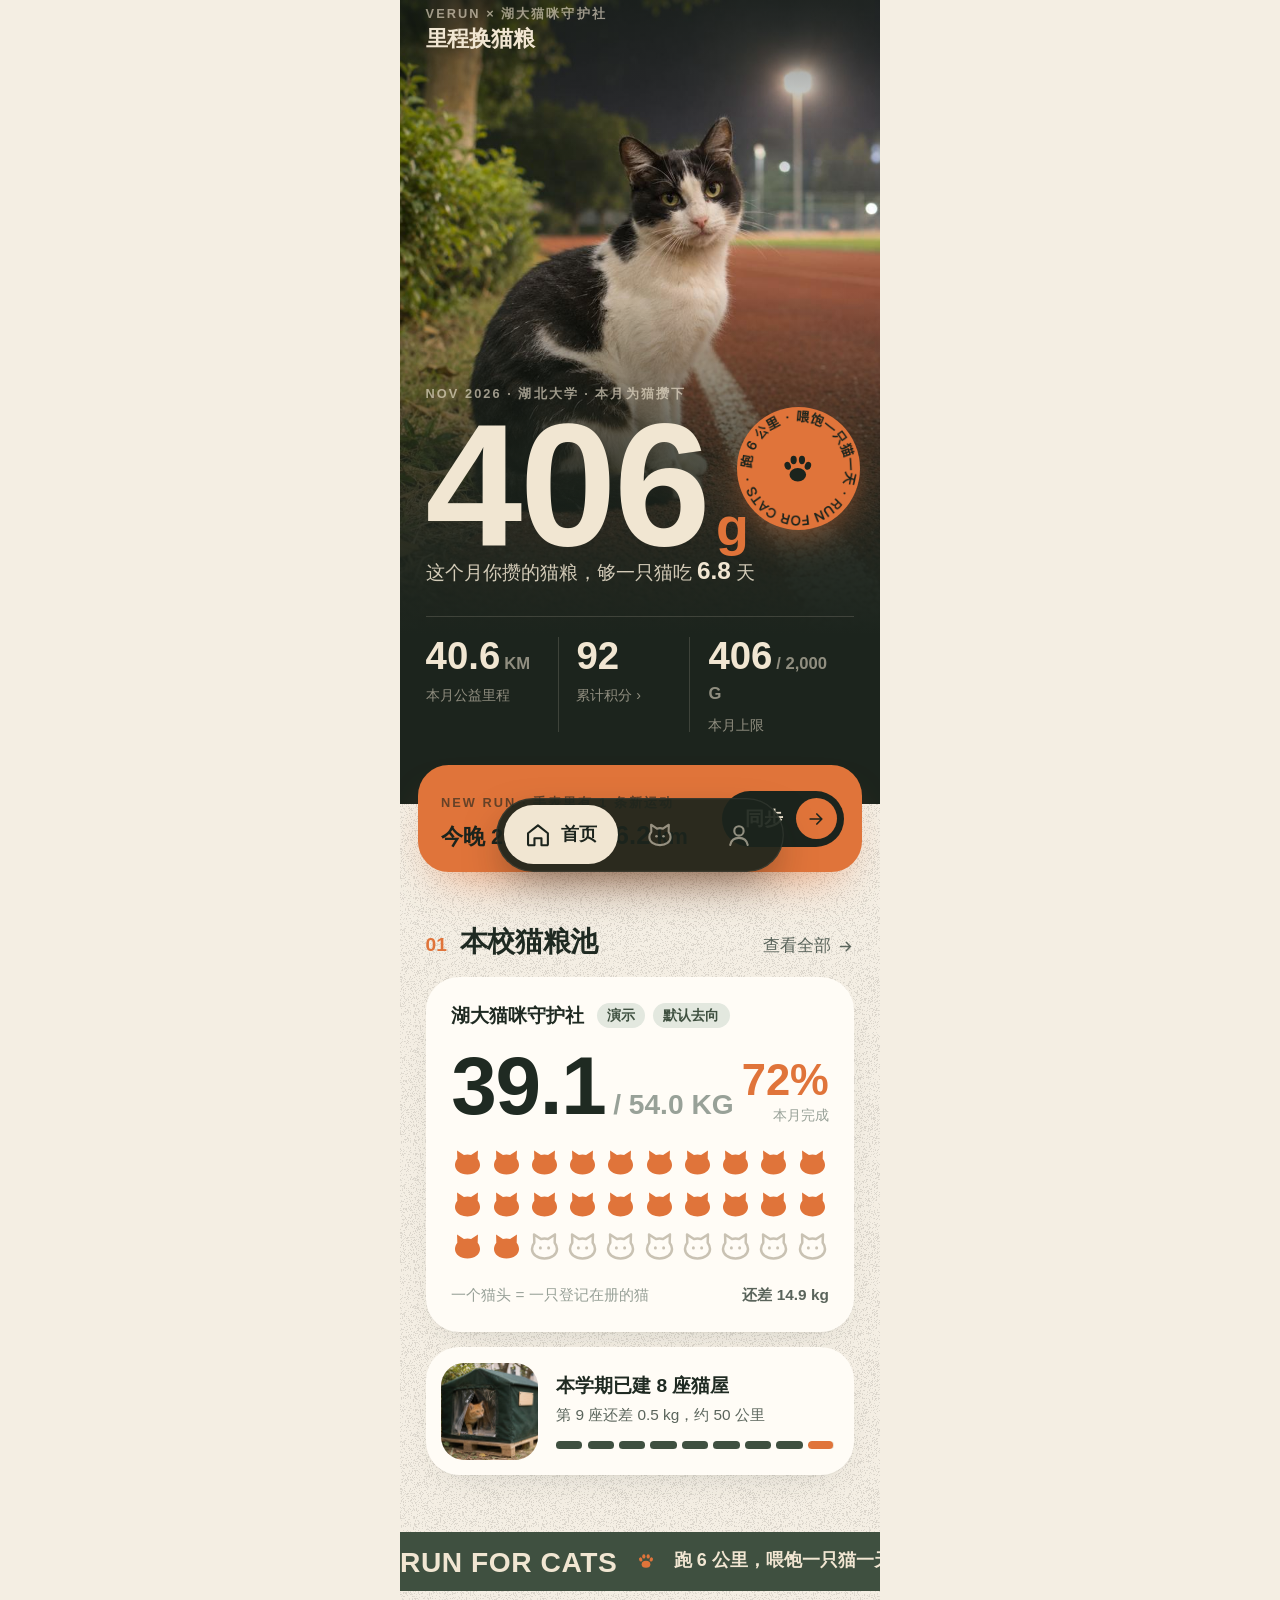
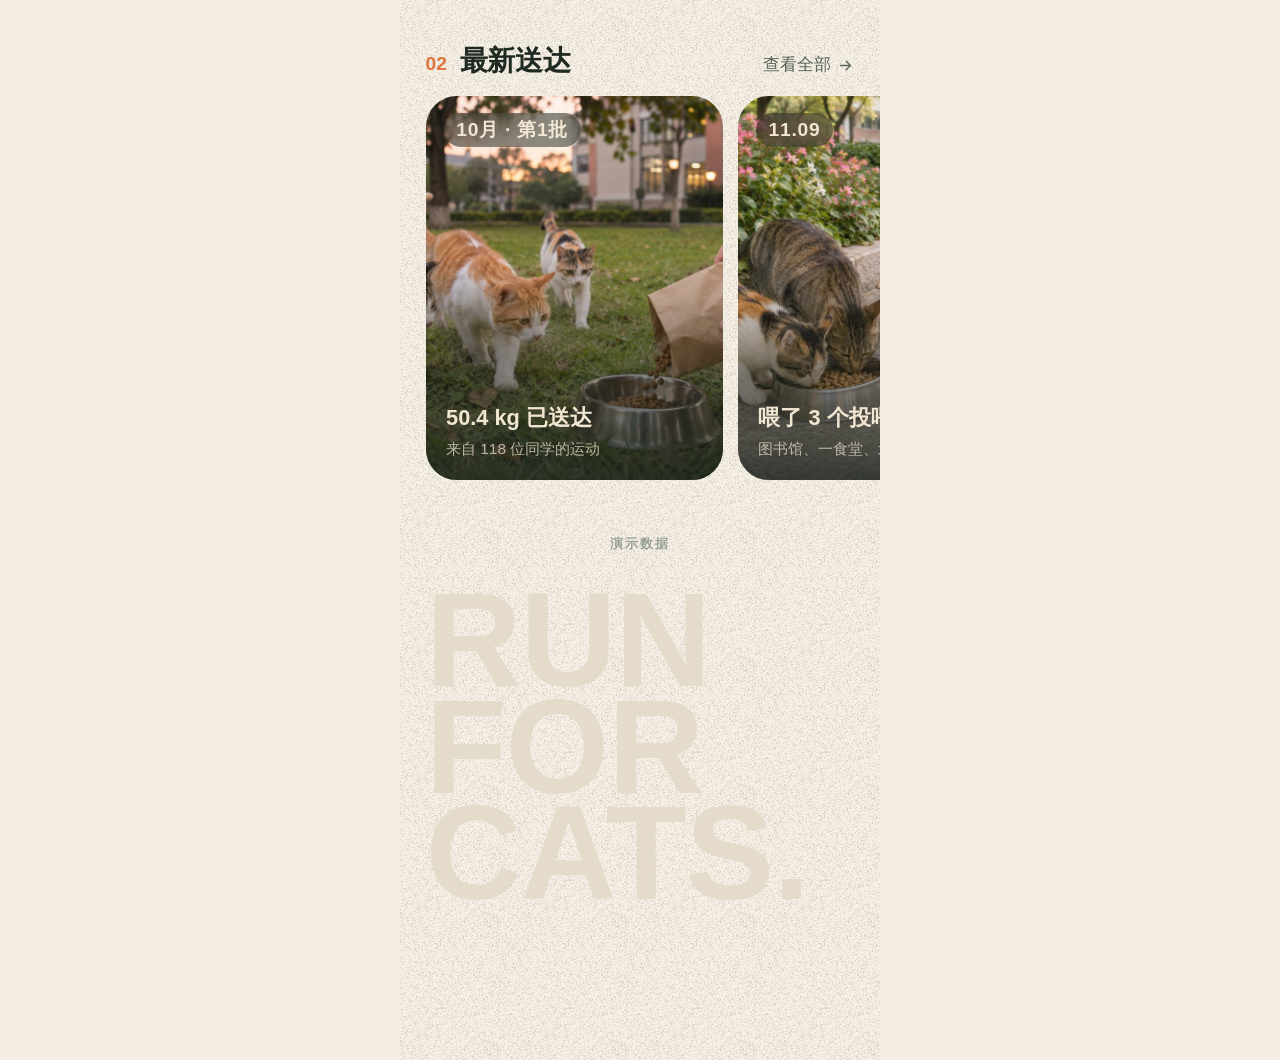
==== commit c686d22e: "Deploy H5 2026-11-13 10:14 Co-Authored-By: Claude Opus 5.5 <noreply@anthropic.com>" ====
--- a/index.html
+++ b/index.html
@@ -14,8 +14,8 @@
     <title>VeRun 里程换猫粮（演示）</title>
     <!--preload-links-->
     <!--app-context-->
-    <script type="module" crossorigin src="./assets/index-BH19jVz-.js"></script>
-    <link rel="stylesheet" crossorigin href="./assets/index-b12Qbs5Z.css">
+    <script type="module" crossorigin src="./assets/index-DKqVjRQ3.js"></script>
+    <link rel="stylesheet" crossorigin href="./assets/index-CniTz-jS.css">
   </head>
   <body>
     <div id="app"><!--app-html--></div>
--- a/assets/index-CniTz-jS.css
+++ b/assets/index-CniTz-jS.css
@@ -0,0 +1 @@
+*{margin:0;-webkit-tap-highlight-color:transparent}html,body{-webkit-user-select:none;-moz-user-select:none;user-select:none;width:100%;height:100%}body{overflow-x:hidden;font-size:16px}uni-app,uni-page,uni-page-wrapper,uni-page-body{display:block;box-sizing:border-box;width:100%}uni-page-wrapper{position:relative}#app,uni-app,uni-page,uni-page-wrapper{height:100%}.uni-mask{position:fixed;z-index:999;top:0;right:0;left:0;bottom:0;background:rgba(0,0,0,.5)}.uni-fade-enter-active,.uni-fade-leave-active{transition-duration:.25s;transition-property:opacity;transition-timing-function:ease}.uni-fade-enter-from,.uni-fade-leave-active{opacity:0}.uni-loading,uni-button[loading]:before{background-color:transparent;background-image:url(data:image/svg+xml;base64,\ [base64]);background-repeat:no-repeat}.uni-loading{width:20px;height:20px;display:inline-block;vertical-align:middle;animation:uni-loading 1s steps(12,end) infinite;background-size:100%}@keyframes uni-loading{0%{transform:rotate3d(0,0,1,0)}to{transform:rotate3d(0,0,1,360deg)}}html{--primary-color: #007aff;--UI-BG: #fff;--UI-BG-1: #f7f7f7;--UI-BG-2: #fff;--UI-BG-3: #f7f7f7;--UI-BG-4: #4c4c4c;--UI-BG-5: #fff;--UI-FG: #000;--UI-FG-0: rgba(0, 0, 0, .9);--UI-FG-HALF: rgba(0, 0, 0, .9);--UI-FG-1: rgba(0, 0, 0, .5);--UI-FG-2: rgba(0, 0, 0, .3);--UI-FG-3: rgba(0, 0, 0, .1)}uni-page[data-type] uni-page-body{background-color:transparent}body:after{position:fixed;content:"";left:-1000px;top:-1000px;animation:shadow-preload .1s;animation-delay:3s}@keyframes shadow-preload{0%{background-image:url(https://cdn.dcloud.net.cn/img/shadow-grey.png)}to{background-image:url(https://cdn.dcloud.net.cn/img/shadow-grey.png)}}.uni-async-error{position:absolute;left:0;right:0;top:0;bottom:0;color:#999;padding:100px 10px;text-align:center}.uni-async-loading{box-sizing:border-box;width:100%;padding:50px;text-align:center}.uni-async-loading .uni-loading{width:30px;height:30px}uni-page-body,.page{--forest:#3F5040;--deep:#2E3B30;--night:#1C241D;--soft:#E3E8DF;--cream:#F4EEE3;--paper:#FFFCF6;--on:#F1E6D2;--orange:#E0743A;--orange-soft:#FBE8DB;--ink:#1F2A22;--ink2:#5A645B;--ink3:#98A198;--line:#E2D9C8;--track:#EAE2D4;--k1:#C98A4B;--k2:#A86A35;--num:"DIN Condensed","DIN Alternate","Oswald","Arial Narrow",sans-serif;--cn:-apple-system,"PingFang SC","Helvetica Neue","Microsoft YaHei",sans-serif;--lat:"Avenir Next","Helvetica Neue",-apple-system,sans-serif}body{--forest:#3F5040;--deep:#2E3B30;--night:#1C241D;--soft:#E3E8DF;--cream:#F4EEE3;--paper:#FFFCF6;--on:#F1E6D2;--orange:#E0743A;--orange-soft:#FBE8DB;--ink:#1F2A22;--ink2:#5A645B;--ink3:#98A198;--line:#E2D9C8;--track:#EAE2D4;--k1:#C98A4B;--k2:#A86A35;--num:"DIN Condensed","DIN Alternate","Oswald","Arial Narrow",sans-serif;--cn:-apple-system,"PingFang SC","Helvetica Neue","Microsoft YaHei",sans-serif;--lat:"Avenir Next","Helvetica Neue",-apple-system,sans-serif}.micro{font:600 .625rem/1.2 var(--lat);letter-spacing:.16em;text-transform:uppercase}.dn{font-family:var(--num);font-weight:700;letter-spacing:0;font-variant-numeric:tabular-nums}.status{height:2.75rem;display:flex;align-items:center;justify-content:space-between;padding:0 1.625rem 0 2rem;font:600 .9375rem/1 -apple-system,var(--lat);position:relative;z-index:3}.status .svg{height:.75rem;width:auto;margin-left:.375rem}.status .icons{display:flex;align-items:center}.nav{height:2.75rem;display:flex;align-items:center;justify-content:space-between;padding:0 .4375rem 0 1.25rem;position:relative;z-index:3}.nav .title{font:600 1.0625rem/1 var(--cn);letter-spacing:-.0125rem}.nav .back{display:flex;align-items:center;gap:.375rem;font:600 1.0625rem/1 var(--cn)}.nav .back .svg{width:1.375rem;height:1.375rem;margin-left:-.375rem}.capsule{width:5.4375rem;height:2rem;border-radius:1rem;display:flex;align-items:center;justify-content:space-around;position:relative;background:rgba(255,255,255,.62);border:.0625rem solid rgba(31,42,34,.08)}.capsule:after{content:"";position:absolute;left:50%;top:.5625rem;bottom:.5625rem;width:.0625rem;background:rgba(31,42,34,.14)}.capsule .dots{display:flex;gap:.1875rem}.capsule .dots .i{width:.25rem;height:.25rem;border-radius:50%;background:currentColor}.capsule .ring{width:1rem;height:1rem;border-radius:50%;border:.15625rem solid currentColor;display:grid;place-items:center}.capsule .ring:after{content:"";width:.3125rem;height:.3125rem;border-radius:50%;background:currentColor}.capsule.dk{background:rgba(0,0,0,.18);border-color:rgba(241,230,210,.24);color:var(--on)}.capsule.dk:after{background:rgba(241,230,210,.24)}.on{color:var(--on)}.chip{display:inline-flex;align-items:center;height:1.25rem;padding:0 .5rem;border-radius:62.4375rem;background:var(--soft);color:var(--forest);font:600 .6875rem/1 var(--cn)}.chip.o{background:var(--orange-soft);color:var(--orange)}.arrow{width:.875rem;height:.875rem}.rv{opacity:0;transform:translateY(1.125rem);animation:rv .8s cubic-bezier(.2,.7,.2,1) forwards;animation-delay:calc(var(--i, 0) * 80ms + .12s)}@keyframes rv{to{opacity:1;transform:none}}.tabbar{position:absolute;left:50%;bottom:1.375rem;transform:translate(-50%);z-index:9;width:-moz-max-content;width:max-content;height:3.625rem;padding:.375rem;border-radius:62.4375rem;display:flex;gap:.25rem;background:rgba(28,36,29,.92);box-shadow:0 .875rem 2.125rem -.625rem rgba(20,24,20,.55),inset 0 0 0 .0625rem rgba(241,230,210,.08)}.tabbar .a{height:2.875rem;white-space:nowrap;flex-shrink:0;border-radius:62.4375rem;display:flex;align-items:center;justify-content:center;gap:.4375rem;color:rgba(241,230,210,.55);font:600 .875rem/1 var(--cn)}.tabbar .a:not(.on){width:3.625rem}.tabbar .a .svg{width:1.375rem;height:1.375rem}.tabbar .a.on{display:flex;align-items:center;white-space:nowrap;flex-shrink:0;padding:0 1rem;background:var(--on);color:var(--night)}.tabbar .a.on uni-text{white-space:nowrap;flex-shrink:0}.hero{position:relative;height:39.25rem;background:var(--night);color:var(--on)}.hero-img{position:absolute;left:0;top:0;width:100%;height:31.25rem;-o-object-fit:cover;object-fit:cover;-o-object-position:40% 30%;object-position:40% 30%}.hero-scrim{position:absolute;top:0;right:0;bottom:0;left:0;background:linear-gradient(180deg,rgba(28,36,29,.62) 0%,rgba(28,36,29,0) 20%,rgba(28,36,29,0) 36%,rgba(28,36,29,.72) 56%,rgba(28,36,29,.94) 70%,var(--night) 79%)}.hero .nav .brand{display:flex;flex-direction:column;gap:.3125rem}.hero .nav .brand .micro{color:rgba(241,230,210,.6);font-size:.625rem}.badge{position:absolute;right:1rem;top:19.875rem;width:6rem;height:6rem;z-index:4}.badge .disc{position:absolute;top:0;right:0;bottom:0;left:0;border-radius:50%;background:var(--orange);box-shadow:0 .625rem 1.875rem -.5rem rgba(224,116,58,.6)}.badge .svg.txt{position:absolute;top:0;right:0;bottom:0;left:0;animation:spin 16s linear infinite}.badge .paw{position:absolute;left:50%;top:50%;width:1.875rem;height:1.875rem;transform:translate(-50%,-50%);color:var(--night)}@keyframes spin{to{transform:rotate(360deg)}}.hero-body{position:absolute;left:0;right:0;bottom:3.5rem;padding:0 1.25rem;z-index:2}.hero-body .micro{color:rgba(241,230,210,.62)}.mega{display:flex;align-items:baseline;gap:.375rem;margin:.75rem 0 .25rem}.mega .b{font:700 8.5rem/.78 var(--num);letter-spacing:-.125rem;color:var(--on)}.mega .i{font:700 2.625rem/1 var(--num);font-style:normal;color:var(--orange)}.hero-line{font:400 .9375rem/1.5 var(--cn);color:rgba(241,230,210,.86)}.hero-line .b{font:700 1.1875rem/1 var(--num);color:var(--on)}.hero-stats{display:grid;grid-template-columns:1fr 1fr 1.25fr;margin-top:1.375rem;border-top:.0625rem solid rgba(241,230,210,.16);padding-top:1rem}.hero-stats .div{padding-right:.625rem}.hero-stats .div+.div{padding-left:.875rem;border-left:.0625rem solid rgba(241,230,210,.16)}.hero-stats .b{font:700 1.875rem/1 var(--num);color:var(--on)}.hero-stats .em{font:700 .8125rem/1 var(--num);font-style:normal;color:rgba(241,230,210,.55);margin-left:.1875rem}.hero-stats .span{display:block;font:400 .6875rem/1 var(--cn);color:rgba(241,230,210,.55);margin-top:.5rem}.sync{position:relative;z-index:5;margin:-1.875rem .875rem 0;border-radius:1.5rem;background:var(--orange);padding:1rem .875rem 1rem 1.125rem;display:flex;align-items:center;gap:.75rem;box-shadow:0 1.125rem 2.25rem -1.125rem rgba(224,116,58,.75)}.sync .t{flex:1;min-width:0}.sync .micro{color:rgba(28,36,29,.62)}.sync .t .b{display:block;font:600 1.0625rem/1.3 var(--cn);color:var(--night);margin-top:.375rem;white-space:nowrap}.sync .t .b .span{font:700 1.25rem/1 var(--num)}.sync .go{height:2.75rem;padding:0 .375rem 0 1.125rem;border-radius:62.4375rem;background:var(--night);color:var(--on);display:flex;align-items:center;gap:.625rem;font:600 .9375rem/1 var(--cn);flex-shrink:0}.sync .go .i{width:2rem;height:2rem;border-radius:50%;background:var(--orange);display:grid;place-items:center;color:var(--night)}.sync .go .i .svg{width:1rem;height:1rem}.sec{padding:0 1.25rem}.sec-h{display:flex;align-items:baseline;gap:.625rem;padding:2.75rem 1.25rem 1rem}.sec-h .idx{font:700 .9375rem/1 var(--num);color:var(--orange)}.sec-h .h2{font:600 1.375rem/1 var(--cn);letter-spacing:-.01875rem;flex:1}.sec-h .a{display:flex;align-items:center;gap:.25rem;font:400 .8125rem/1 var(--cn);color:var(--ink2)}.card{background:var(--paper);border-radius:1.625rem;padding:1.25rem;box-shadow:0 .0625rem rgba(31,42,34,.03),0 .75rem 1.875rem -1.125rem rgba(46,59,48,.22)}.pool .row{display:flex;align-items:center;gap:.375rem}.pool .org{font:600 .9375rem/1 var(--cn);margin-right:.25rem}.pool-num{display:flex;justify-content:space-between;align-items:flex-end;margin:1.25rem 0 1.125rem}.pool-num .n{font:700 4rem/.78 var(--num);letter-spacing:-.0625rem}.pool-num .of{font:700 1.375rem/1 var(--num);color:var(--ink3);margin-left:.375rem}.pool-num .pct{text-align:right}.pool-num .pct .b{display:block;font:700 2.125rem/.8 var(--num);color:var(--orange)}.pool-num .pct .span{display:block;font:400 .6875rem/1 var(--cn);color:var(--ink3);margin-top:.5rem}.cats{display:grid;grid-template-columns:repeat(10,1fr);gap:.4375rem .25rem}.cats .svg{width:100%;height:auto;aspect-ratio:1}.cap{font:400 .75rem/1.5 var(--cn);color:var(--ink3);margin-top:1rem;display:flex;justify-content:space-between}.cap .b{font:600 .75rem/1.5 var(--cn);color:var(--ink2)}.house{display:flex;gap:.875rem;align-items:center;margin-top:.75rem;padding:.75rem 1rem .75rem .75rem}.house .img{width:4.75rem;height:4.75rem;border-radius:1.125rem;-o-object-fit:cover;object-fit:cover;flex-shrink:0}.house .t{flex:1}.house .t .b{display:block;font:600 .9375rem/1.3 var(--cn)}.house .t .span{display:block;font:400 .75rem/1.4 var(--cn);color:var(--ink2);margin-top:.25rem}.segs{display:flex;gap:.25rem;margin-top:.75rem}.segs .i{flex:1;height:.375rem;border-radius:.1875rem;background:var(--forest)}.segs .i.p{background:var(--track);position:relative;overflow:hidden}.segs .i.p:after{content:"";position:absolute;inset:0 auto 0 0;width:95%;background:var(--orange);border-radius:.1875rem}.marquee{margin-top:2.75rem;height:2.875rem;background:var(--forest);color:var(--on);overflow:hidden;display:flex;align-items:center}.marquee .track{display:flex;width:-moz-max-content;width:max-content;flex-shrink:0;align-items:center;white-space:nowrap;animation:mq 26s linear infinite}.marquee .track .span{display:inline-flex;align-items:center;gap:.875rem;padding-right:.875rem;white-space:nowrap;flex-shrink:0}.marquee .track .span>.en,.marquee .track .span>.cn{white-space:nowrap;flex-shrink:0}.marquee .en{font:700 1.375rem/1 var(--num);letter-spacing:.02em;padding-top:.1875rem}.marquee .cn{font:600 .875rem/1 var(--cn)}.marquee .svg{width:1rem;height:1rem;color:var(--orange)}@keyframes mq{to{transform:translate(-50%)}}.rail{display:flex;gap:.75rem;overflow-x:auto;padding:0 1.25rem .25rem;scrollbar-width:none}.rail::-webkit-scrollbar{display:none}.story{position:relative;flex:0 0 14.5rem;height:18.75rem;border-radius:1.5rem;overflow:hidden;color:var(--on)}.story .img{width:100%;height:100%;-o-object-fit:cover;object-fit:cover}.story:after{content:"";position:absolute;top:0;right:0;bottom:0;left:0;background:linear-gradient(180deg,rgba(28,36,29,0) 45%,rgba(28,36,29,.82))}.story .date{position:absolute;left:.875rem;top:.875rem;z-index:2;height:1.625rem;padding:0 .625rem;border-radius:62.4375rem;background:rgba(28,36,29,.5);backdrop-filter:blur(.5rem);font:700 .9375rem/1.625rem var(--num);letter-spacing:.04em}.story .t{position:absolute;left:1rem;right:1rem;bottom:1rem;z-index:2}.story .t .b{display:block;font:600 1.0625rem/1.3 var(--cn)}.story .t .span{display:block;font:400 .75rem/1.4 var(--cn);opacity:.72;margin-top:.25rem}.foot{padding:2.5rem 1.25rem 7.5rem}.foot .micro{color:var(--ink3);text-align:center}.foot .giant{font:700 6.5rem/.8 var(--num);letter-spacing:-.0625rem;color:#e4dbcb;margin-top:1.75rem}.dark .status,.dark .nav{color:var(--on)}.glow{position:absolute;left:0;right:0;top:7.5rem;height:26.25rem;background:radial-gradient(closest-side,rgba(224,116,58,.26),rgba(224,116,58,0));pointer-events:none}.runbar{padding:.625rem 1.25rem 0;color:var(--on)}.runbar .micro{color:rgba(241,230,210,.5)}.runbar .cells{display:grid;grid-template-columns:repeat(4,1fr);margin-top:.875rem;border-top:.0625rem solid rgba(241,230,210,.14);border-bottom:.0625rem solid rgba(241,230,210,.14)}.runbar .cells .div{padding:.875rem 0 .75rem}.runbar .cells .div+.div{padding-left:.75rem;border-left:.0625rem solid rgba(241,230,210,.14)}.runbar .b{font:700 1.625rem/1 var(--num)}.runbar .b .em{font-size:.8125rem;font-style:normal;color:rgba(241,230,210,.55);margin-left:.125rem}.runbar .span{display:block;font:400 .6875rem/1 var(--cn);color:rgba(241,230,210,.5);margin-top:.5rem}.stage{position:relative;text-align:center;padding:1.875rem 0 .375rem;color:var(--on)}.gain{display:inline-flex;align-items:baseline;gap:.25rem;color:var(--orange)}.gain .b{font:700 9.375rem/.76 var(--num);letter-spacing:-.1875rem}.gain .i{font:700 3rem/1 var(--num);font-style:normal}.bowlwrap{position:relative;width:15rem;height:9.375rem;margin:.375rem auto 0}.gain{position:relative;z-index:3}.pile{position:absolute;left:1.25rem;bottom:4.125rem;width:12.5rem;height:6.25rem;overflow:visible}.pile .mound{position:absolute;left:.5rem;right:.5rem;bottom:0;height:4.375rem;border-radius:50% 50% 0 0/100% 100% 0 0;background:var(--k2);transform-origin:bottom;transform:scaleY(0);animation:mound 2.2s 2.2s cubic-bezier(.3,.6,.3,1) both}@keyframes mound{0%{transform:scaleY(0)}to{transform:scaleY(1)}}.pile .i{position:absolute;border-radius:50%;animation-name:fall;animation-fill-mode:both;animation-timing-function:linear}@keyframes fall{0%{transform:translate(var(--dx),var(--dy)) rotate(var(--r0));animation-timing-function:cubic-bezier(.42,0,.88,.52)}82%{transform:translate(0) rotate(var(--r));animation-timing-function:cubic-bezier(.2,.7,.4,1)}91%{transform:translateY(-.3125rem) rotate(var(--r));animation-timing-function:cubic-bezier(.5,0,.8,.4)}to{transform:translate(0) rotate(var(--r))}}.bowl{transition:transform .12s ease-out}.bowl.bump{transform:translateY(.125rem)}.bowl{position:absolute;left:0;bottom:0;width:15rem;height:5.25rem}.caption{font:600 1.5rem/1.2 var(--cn);margin-top:.875rem;opacity:0;animation:rv .7s 4.6s ease forwards;transform:translateY(.625rem)}.caption-sub{font:400 .8125rem/1 var(--cn);color:rgba(241,230,210,.55);margin-top:.625rem;opacity:0;animation:rv .7s 4.75s ease forwards}.receipt{position:relative;margin:1.875rem 1rem 0;background:var(--paper);border-radius:.375rem .375rem 1.375rem 1.375rem;padding:1.625rem 1.25rem 1.125rem;color:var(--ink)}.receipt:before{content:"";position:absolute;left:0;right:0;top:-.0625rem;height:.5625rem;background:url("data:image/svg+xml,%3Csvg xmlns='http://www.w3.org/2000/svg' width='18' height='9'%3E%3Ccircle cx='9' cy='0' r='6' fill='%231C241D'/%3E%3C/svg%3E") 0 0/1.125rem .5625rem repeat-x}.receipt .h{display:flex;justify-content:space-between;align-items:baseline}.receipt .h .b{font:600 1rem/1 var(--cn)}.receipt .h .span{font:700 .9375rem/1 var(--num);color:var(--ink3);letter-spacing:.06em}.dash{height:.0625rem;background:url("data:image/svg+xml,%3Csvg xmlns='http://www.w3.org/2000/svg' width='11' height='1'%3E%3Cpath d='M0 .5h6' stroke='%23E2D9C8'/%3E%3C/svg%3E") 0 0/.6875rem .0625rem repeat-x;margin:.875rem 0}.rrow{display:flex;justify-content:space-between;align-items:baseline;font:400 .8125rem/1 var(--cn);color:var(--ink2);padding:.4375rem 0}.rrow .b{font:700 1.0625rem/1 var(--num);color:var(--ink)}.rrow .b .small{font:600 .75rem/1 var(--cn);color:var(--ink2);margin-left:.1875rem}.rtotal{display:flex;justify-content:space-between;align-items:flex-end}.rtotal .span{font:600 .875rem/1 var(--cn)}.rtotal .b{font:700 2.5rem/.8 var(--num);color:var(--orange)}.rnote{font:400 .6875rem/1.5 var(--cn);color:var(--ink3);margin-top:.875rem}.btns{display:flex;gap:.75rem;padding:1.25rem 1rem 2.125rem}.btn{flex:1;height:3.375rem;border-radius:62.4375rem;display:flex;align-items:center;justify-content:center;gap:.5rem;font:600 1rem/1 var(--cn)}.btn.ghost{border:.09375rem solid rgba(241,230,210,.35);color:var(--on)}.btn.or{background:var(--orange);color:var(--night)}.btn.fo{background:var(--forest);color:var(--on)}.btn .svg{width:1rem;height:1rem}.lede{padding:.875rem 1.25rem 0}.lede .micro{color:var(--ink3)}.lede .h1{font:600 1.875rem/1.22 var(--cn);letter-spacing:-.0375rem;margin-top:.75rem}.lede .h1 .dn{font-size:2.5rem;line-height:.8}.lede .h1 .o{color:var(--orange)}.assoc{display:flex;align-items:center;gap:.625rem;margin-top:1.125rem}.assoc .av{width:2.25rem;height:2.25rem;border-radius:50%;background:var(--forest);display:grid;place-items:center;color:var(--on)}.assoc .av .svg{width:1.25rem;height:1.25rem}.assoc .b{font:600 .875rem/1 var(--cn)}.assoc .span{font:400 .75rem/1 var(--cn);color:var(--ink2);margin-left:auto}.qbar{margin-top:1.125rem}.qbar .tr{height:.25rem;border-radius:.125rem;background:var(--track);overflow:hidden}.qbar .tr .i{display:block;height:100%;width:73%;background:var(--orange);border-radius:.125rem;transform-origin:left;animation:grow 1s .4s cubic-bezier(.2,.8,.2,1) both}@keyframes grow{0%{transform:scaleX(0)}}.qbar .lb{display:flex;justify-content:space-between;margin-top:.5rem;font:400 .6875rem/1 var(--cn);color:var(--ink3)}.qbar .lb .b{font:700 .875rem/1 var(--num);color:var(--orange)}.tabs{display:flex;align-items:flex-end;gap:1.375rem;padding:1.875rem 1.25rem 0;border-bottom:.0625rem solid var(--line);margin:0 1.25rem;padding-left:0;padding-right:0}.tabs .a{font:600 .9375rem/1 var(--cn);color:var(--ink3);padding-bottom:.75rem;position:relative}.tabs .a.on{color:var(--ink)}.tabs .a.on:after{content:"";position:absolute;left:0;right:0;bottom:-.0625rem;height:.125rem;background:var(--orange);border-radius:.0625rem}.tabs .n{margin-left:auto;font:700 .875rem/1 var(--num);color:var(--ink3);padding-bottom:.75rem}.masonry{display:flex;gap:.6875rem;padding:1rem 1.25rem 7.5rem}.masonry .col{flex:1;display:flex;flex-direction:column;gap:.6875rem}.masonry .col:last-child{padding-top:2.125rem}.cc{position:relative;border-radius:1.375rem;overflow:hidden;color:var(--on);background:#d9d1c2}.cc .img{width:100%;height:100%;-o-object-fit:cover;object-fit:cover}.cc:after{content:"";position:absolute;top:0;right:0;bottom:0;left:0;background:linear-gradient(180deg,rgba(28,36,29,0) 50%,rgba(28,36,29,.78))}.cc .no{position:absolute;left:.75rem;top:.75rem;z-index:2;font:700 .8125rem/1 var(--num);letter-spacing:.08em;opacity:.9}.cc .t{position:absolute;left:.875rem;right:.75rem;bottom:1rem;z-index:2}.cc .t .b{font:600 1.25rem/1 var(--cn)}.cc .t .span{display:block;font:400 .6875rem/1.3 var(--cn);opacity:.78;margin-top:.375rem}.cc .kg{position:absolute;right:.625rem;top:.625rem;z-index:2;height:1.5rem;padding:0 .5625rem;border-radius:62.4375rem;background:rgba(28,36,29,.48);backdrop-filter:blur(.375rem);font:700 .875rem/1.5625rem var(--num);letter-spacing:.04em}.cc .fed{position:absolute;left:0;bottom:0;height:.1875rem;background:var(--orange);z-index:3}.cc .fed.grey{background:rgba(241,230,210,.35)}.deep .status,.deep .nav{color:var(--on)}.bib{position:relative;width:19.6875rem;margin:1.125rem auto 0;background:var(--paper);border-radius:1.125rem;overflow:hidden;box-shadow:0 1.875rem 3.75rem -1.5rem rgba(0,0,0,.6)}.bib .hole{position:absolute;width:.6875rem;height:.6875rem;border-radius:50%;background:var(--deep);box-shadow:inset 0 .0625rem .125rem rgba(0,0,0,.5);z-index:3}.bib .band{height:3.125rem;background:var(--forest);color:var(--on);display:flex;align-items:center;justify-content:space-between;padding:0 1.875rem}.bib .band .b{font:700 1.3125rem/1 var(--num);letter-spacing:.05em;padding-top:.1875rem}.bib .band .span{font:600 .6875rem/1 var(--cn);opacity:.7}.bib .photo{height:10.625rem;position:relative}.bib .photo .img{width:100%;height:100%;-o-object-fit:cover;object-fit:cover;-o-object-position:50% 40%;object-position:50% 40%}.bib .photo .tag{position:absolute;right:.75rem;bottom:.75rem;height:1.5rem;padding:0 .625rem;border-radius:62.4375rem;background:rgba(28,36,29,.55);backdrop-filter:blur(.375rem);color:var(--on);font:600 .6875rem/1.5rem var(--cn)}.bib .numz{padding:2.125rem 1.375rem .25rem;display:flex;align-items:flex-end;gap:.625rem}.bib .ran{display:block;padding:1.25rem 1.375rem 0;color:var(--ink3)}.bib .numz .big{font:700 9.875rem/.74 var(--num);letter-spacing:-.25rem;color:var(--forest)}.bib .numz .side{padding-bottom:.375rem}.bib .numz .side .micro{color:var(--ink3);display:block}.bib .numz .side .b{display:block;font:700 2.5rem/.8 var(--num);color:var(--orange);margin-top:.5rem}.bib .msg{padding:.875rem 1.375rem 1.25rem;font:600 1rem/1.45 var(--cn)}.bib .msg .span{display:block;font:400 .8125rem/1.4 var(--cn);color:var(--ink2)}.perf{position:relative;height:.0625rem;margin:0 1rem;background:url("data:image/svg+xml,%3Csvg xmlns='http://www.w3.org/2000/svg' width='10' height='1'%3E%3Cpath d='M0 .5h5' stroke='%23E2D9C8'/%3E%3C/svg%3E") 0 0/.625rem .0625rem repeat-x}.perf:before,.perf:after{content:"";position:absolute;top:-.625rem;width:1.25rem;height:1.25rem;border-radius:50%;background:var(--deep)}.perf:before{left:-1.625rem}.perf:after{right:-1.625rem}.stub{display:flex;align-items:center;justify-content:space-between;padding:.875rem 1.375rem 1.125rem}.stub .b{display:block;font:600 .875rem/1 var(--cn)}.stub .span{display:block;font:400 .6875rem/1 var(--cn);color:var(--ink2);margin-top:.4375rem}.stub .svg{width:3.625rem;height:3.625rem}.steps-top{padding:1.125rem 1.25rem 0}.steps-top .micro{color:var(--ink3)}.steps-top .bigstep{display:flex;align-items:baseline;gap:.375rem;margin-top:1.625rem}.steps-top .bigstep .b{font:700 7rem/.76 var(--num);letter-spacing:-.125rem}.steps-top .bigstep .span{font:600 1.125rem/1 var(--cn);color:var(--ink2)}.scale{position:relative;margin-top:1.375rem}.scale .tr{height:.5rem;border-radius:.25rem;background:var(--track);overflow:hidden}.scale .tr .i{display:block;height:100%;width:82.4%;background:var(--forest);border-radius:.25rem;transform-origin:left;animation:grow 1s .3s cubic-bezier(.2,.8,.2,1) both}.scale .tick{position:absolute;left:60%;top:-.375rem;width:.125rem;height:1.25rem;background:var(--orange);border-radius:.0625rem}.scale .tl{position:absolute;left:60%;top:1.25rem;transform:translate(-50%);font:600 .625rem/1 var(--lat);letter-spacing:.1em;color:var(--orange);white-space:nowrap}.scale .ends{display:flex;justify-content:space-between;margin-top:1.375rem;font:700 .75rem/1 var(--num);color:var(--ink3)}.earn{display:flex;align-items:center;gap:.625rem;margin-top:1.375rem}.earn .b{font:700 2rem/.8 var(--num);color:var(--orange)}.earn .b .small{font:600 .875rem/1 var(--cn);margin-left:.25rem}.month{margin-top:1.375rem;padding-top:1.125rem;border-top:.0625rem solid var(--line)}.month .row{display:flex;justify-content:space-between;align-items:baseline}.month .row .b{font:600 .875rem/1 var(--cn)}.month .row .span{font:700 .9375rem/1 var(--num);color:var(--ink2)}.days{display:grid;grid-template-columns:repeat(18,1fr);gap:.25rem;margin-top:.75rem}.days .i{height:1.375rem;border-radius:.25rem;background:var(--forest)}.days .i.x{background:var(--track)}.lanes{margin:1.625rem 1rem 0;border-radius:1.75rem;background:var(--night) url([data-uri]);padding:1.375rem 1.125rem 1.25rem;color:var(--on)}.lanes .h3{font:600 1.25rem/1.3 var(--cn);letter-spacing:-.01875rem}.lanes .micro{color:rgba(241,230,210,.5);margin-bottom:.625rem;display:block}.lane-wrap{margin-top:1.125rem;border-top:.09375rem solid rgba(241,230,210,.18)}.lane{position:relative;height:4.125rem;border-bottom:.09375rem solid rgba(241,230,210,.18);display:flex;align-items:center}.lane .no{width:1.875rem;font:700 1.625rem/1 var(--num);color:rgba(241,230,210,.4)}.lane .body{flex:1;position:relative;height:100%}.lane .lb{position:absolute;left:0;top:.625rem;font:400 .75rem/1 var(--cn);color:rgba(241,230,210,.68)}.lane .bar{position:absolute;left:0;bottom:.9375rem;height:1rem;border-radius:.5rem;transform-origin:left;animation:grow 1.2s .5s cubic-bezier(.2,.8,.2,1) both}.lane .val{position:absolute;bottom:.75rem;font:700 1.375rem/1.375rem var(--num)}.lane .val.in{bottom:.75rem;right:0;top:auto;transform:translateY(-1.625rem)}.lanes .p{font:400 .75rem/1.6 var(--cn);color:rgba(241,230,210,.62);margin-top:.875rem}.verun{margin:.875rem 1rem 0}.verun .top{display:flex;gap:.875rem;align-items:center}.verun .top .w{width:6rem;height:6rem;border-radius:1.25rem;background:#fff;display:grid;place-items:center;flex-shrink:0}.verun .top .w .img{width:5.25rem;height:5.25rem;-o-object-fit:contain;object-fit:contain}.verun .top .b{display:block;font:600 1.0625rem/1.3 var(--cn)}.verun .top .span{display:block;font:400 .8125rem/1.4 var(--cn);color:var(--ink2);margin-top:.25rem}.verun .top .p{font:700 1.5rem/1 var(--num);color:var(--ink);margin-top:.625rem}.verun .btn{margin-top:1.125rem}.tlink{display:flex;justify-content:center;align-items:center;gap:.25rem;height:2.875rem;margin-top:.25rem;font:600 .875rem/1 var(--cn);color:var(--forest)}uni-page-body{background:#f4eee3 url([data-uri]);color:#1f2a22;font-family:-apple-system,PingFang SC,Helvetica Neue,Microsoft YaHei,sans-serif;font-size:.9375rem;line-height:1.55;-webkit-font-smoothing:antialiased}body{background:#f4eee3 url([data-uri])}uni-view,uni-text,uni-image,uni-button,uni-scroll-view{box-sizing:border-box;margin:0;padding:0}uni-image{display:block}uni-button:after{border:0}.b{font-weight:600}.i,.em{font-style:normal}.page{min-height:100vh;background:#f4eee3 url([data-uri]);padding-bottom:calc(1rem + env(safe-area-inset-bottom));overflow-x:hidden}.page.dark{background:#1c241d url([data-uri])}.page.deep{background:#2e3b30 url([data-uri])}.tab-page{padding-bottom:calc(7.5rem + env(safe-area-inset-bottom))}.dn{font-family:DIN Condensed,DIN Alternate,Oswald,Arial Narrow,sans-serif;font-weight:700;font-variant-numeric:tabular-nums}.row{display:flex;align-items:center}.between{display:flex;align-items:center;justify-content:space-between}.content{padding:0 1.25rem}.muted{color:#98a198}.orange{color:#e0743a}.tap-fade{opacity:.65}.btns>.btn-cell{flex:1;min-width:0}.rv{animation-delay:calc(var(--i, 0) * 80ms + .12s)}.hero .nav .brand .micro{font-size:.625rem}.foot,.masonry{padding-bottom:0}.tlink .icon{width:.875rem;height:.875rem}.demo-mark{font-size:.75rem;color:#98a198;text-align:center;margin:1rem 0}.title-intro{padding:.875rem 1.25rem 1.25rem}.title-intro .micro{color:#98a198}.title-intro .h1{font-size:1.875rem;line-height:1.22;font-weight:600;letter-spacing:-.0375rem;margin-top:.75rem}.title-intro .sub{font-size:.8125rem;color:#5a645b;margin-top:.625rem}html,body{background:#f4eee3}html{font-size:min(4.266666667vw,20.48px)!important}uni-page-body,uni-page-wrapper,.fixed-bottom{max-width:480px;margin-left:auto;margin-right:auto}
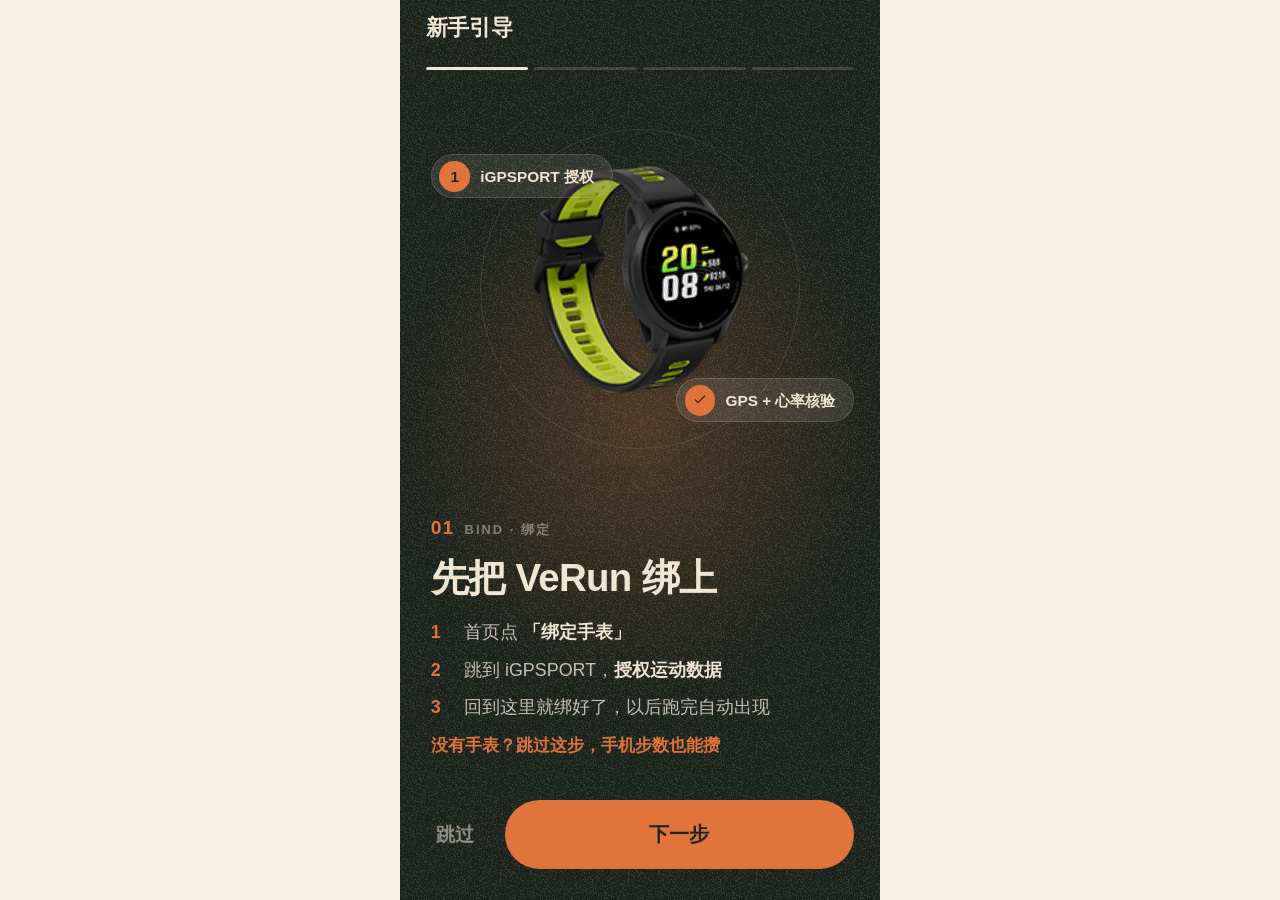
==== commit 31a346ef: "Deploy H5 2026-11-14 00:32 Co-Authored-By: Claude Opus 5.5 <noreply@anthropic.com>" ====
--- a/index.html
+++ b/index.html
@@ -14,7 +14,7 @@
     <title>VeRun 里程换猫粮（演示）</title>
     <!--preload-links-->
     <!--app-context-->
-    <script type="module" crossorigin src="./assets/index-DKqVjRQ3.js"></script>
+    <script type="module" crossorigin src="./assets/index-C7olcU4u.js"></script>
     <link rel="stylesheet" crossorigin href="./assets/index-CniTz-jS.css">
   </head>
   <body>
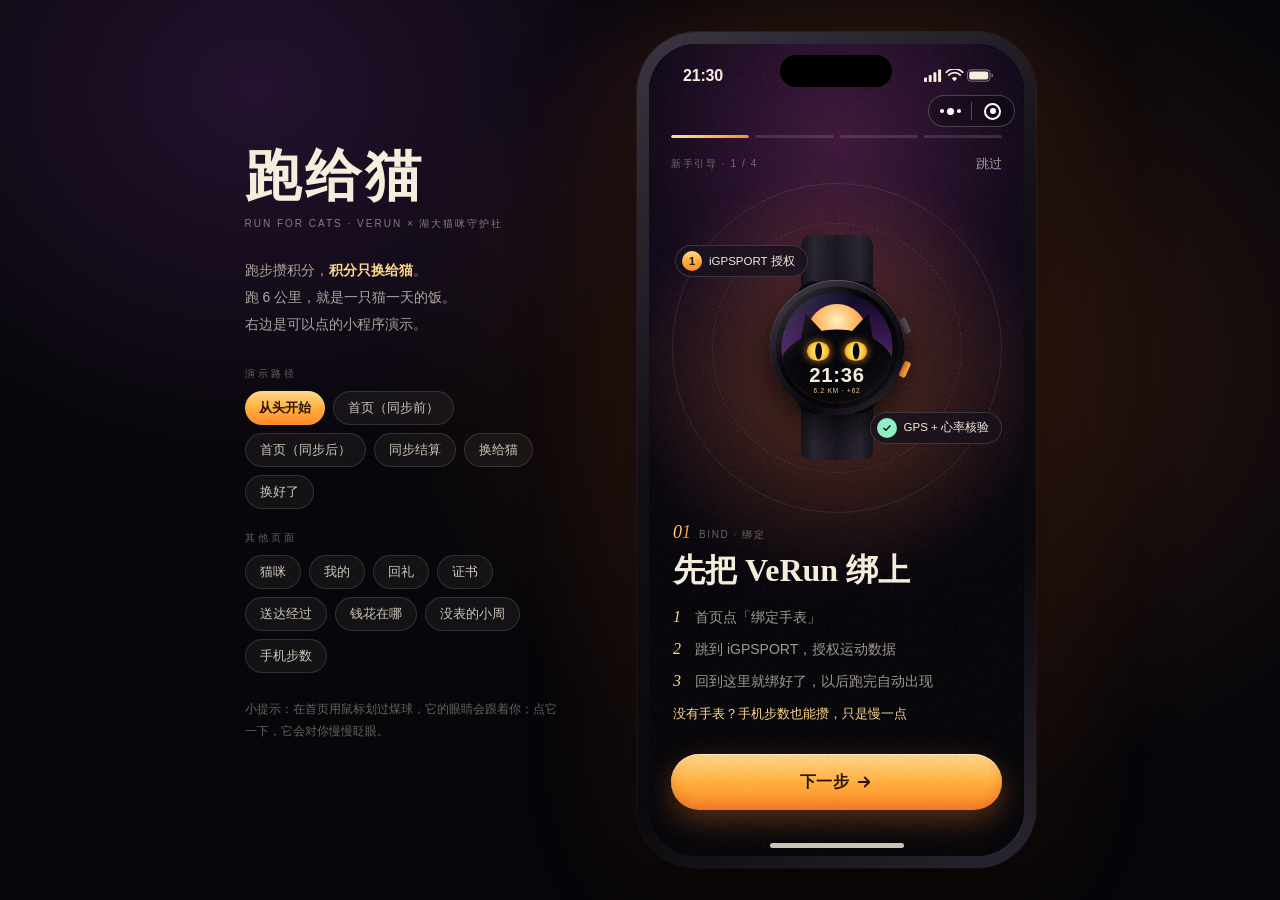
==== commit f4c95c10: "Deploy 跑给猫 H5 2026-11-14 01:16 Co-Authored-By: Claude Fable 5.2 <noreply@anthropic.com>" ====
--- a/index.html
+++ b/index.html
@@ -1,21 +1,27 @@
 <!DOCTYPE html>
-<html lang="en">
+<html lang="zh-CN">
   <head>
-    <link rel="stylesheet" href="./assets/uni.0dd8ea1a.css">
+    <link rel="stylesheet" href="./assets/uni.839f027d.css">
 
     <meta charset="UTF-8" />
     <script>
+      // 桌面浏览器直接打开时，套一个手机外框再看（?noframe=1 可关掉）
+      if (window.self === window.top && window.innerWidth > 600 && !/[?&](noframe|frame)=1/.test(location.search)) {
+        location.replace('./static/h5/frame.html' + location.search + location.hash)
+      }
       var coverSupport = 'CSS' in window && typeof CSS.supports === 'function' && (CSS.supports('top: env(a)') ||
         CSS.supports('top: constant(a)'))
       document.write(
         '<meta name="viewport" content="width=device-width, user-scalable=no, initial-scale=1.0, maximum-scale=1.0, minimum-scale=1.0' +
         (coverSupport ? ', viewport-fit=cover' : '') + '" />')
     </script>
-    <title>VeRun 里程换猫粮（演示）</title>
+    <meta name="theme-color" content="#07060A" />
+    <title>跑给猫 · VeRun 里程换公益（演示）</title>
+    <style>html,body{background:#07060A;margin:0}</style>
     <!--preload-links-->
     <!--app-context-->
-    <script type="module" crossorigin src="./assets/index-C7olcU4u.js"></script>
-    <link rel="stylesheet" crossorigin href="./assets/index-CniTz-jS.css">
+    <script type="module" crossorigin src="./assets/index-Dg729XaZ.js"></script>
+    <link rel="stylesheet" crossorigin href="./assets/index-CFUoJsLk.css">
   </head>
   <body>
     <div id="app"><!--app-html--></div>
--- a/assets/uni.839f027d.css
+++ b/assets/uni.839f027d.css
@@ -0,0 +1 @@
+uni-image{width:320px;height:240px;display:inline-block;overflow:hidden;position:relative}uni-image[hidden]{display:none}uni-image>div{width:100%;height:100%;background-repeat:no-repeat}uni-image>img{-webkit-touch-callout:none;-webkit-user-select:none;user-select:none;display:block;position:absolute;top:0;left:0;width:100%;height:100%;opacity:0}uni-image>.uni-image-will-change{will-change:transform}.uni-scroll-view-refresher{position:relative;overflow:hidden;flex-shrink:0}.uni-scroll-view-refresher-container{position:absolute;width:100%;bottom:0;display:flex;flex-direction:column-reverse}.uni-scroll-view-refresh{position:absolute;top:0;left:0;right:0;bottom:0;display:flex;flex-direction:row;justify-content:center;align-items:center}.uni-scroll-view-refresh-inner{display:flex;align-items:center;justify-content:center;line-height:0;width:40px;height:40px;border-radius:50%;background-color:#fff;box-shadow:0 1px 6px rgba(0,0,0,.118),0 1px 4px rgba(0,0,0,.118)}.uni-scroll-view-refresh__spinner{transform-origin:center center;animation:uni-scroll-view-refresh-rotate 2s linear infinite}.uni-scroll-view-refresh__spinner>circle{stroke:currentColor;stroke-linecap:round;animation:uni-scroll-view-refresh-dash 2s linear infinite}@keyframes uni-scroll-view-refresh-rotate{0%{transform:rotate(0)}to{transform:rotate(360deg)}}@keyframes uni-scroll-view-refresh-dash{0%{stroke-dasharray:1,200;stroke-dashoffset:0}50%{stroke-dasharray:89,200;stroke-dashoffset:-35px}to{stroke-dasharray:89,200;stroke-dashoffset:-124px}}@keyframes once-show{0%{top:0}}uni-resize-sensor,uni-resize-sensor>div{position:absolute;left:0;top:0;right:0;bottom:0;overflow:hidden}uni-resize-sensor{display:block;z-index:-1;visibility:hidden;animation:once-show 1ms}uni-resize-sensor>div>div{position:absolute;left:0;top:0}uni-resize-sensor>div:first-child>div{width:100000px;height:100000px}uni-resize-sensor>div:last-child>div{width:200%;height:200%}uni-scroll-view{display:block;width:100%}uni-scroll-view[hidden]{display:none}.uni-scroll-view{position:relative;-webkit-overflow-scrolling:touch;width:100%;height:100%;max-height:inherit}.uni-scroll-view-scrollbar-hidden::-webkit-scrollbar{display:none}.uni-scroll-view-scrollbar-hidden{-moz-scrollbars:none;scrollbar-width:none}.uni-scroll-view-content{width:100%;height:100%}uni-swiper-item{display:block;overflow:hidden;will-change:transform;position:absolute;width:100%;height:100%;cursor:grab}uni-swiper-item[hidden]{display:none}uni-swiper{display:block;height:150px}uni-swiper[hidden]{display:none}.uni-swiper-wrapper{overflow:hidden;position:relative;width:100%;height:100%;transform:translateZ(0)}.uni-swiper-slides{position:absolute;left:0;top:0;right:0;bottom:0}.uni-swiper-slide-frame{position:absolute;left:0;top:0;width:100%;height:100%;will-change:transform}.uni-swiper-dots{position:absolute;font-size:0}.uni-swiper-dots-horizontal{left:50%;bottom:10px;text-align:center;white-space:nowrap;transform:translate(-50%)}.uni-swiper-dots-horizontal .uni-swiper-dot{margin-right:8px}.uni-swiper-dots-horizontal .uni-swiper-dot:last-child{margin-right:0}.uni-swiper-dots-vertical{right:10px;top:50%;text-align:right;transform:translateY(-50%)}.uni-swiper-dots-vertical .uni-swiper-dot{display:block;margin-bottom:9px}.uni-swiper-dots-vertical .uni-swiper-dot:last-child{margin-bottom:0}.uni-swiper-dot{display:inline-block;width:8px;height:8px;cursor:pointer;transition-property:background-color;transition-timing-function:ease;background:rgba(0,0,0,.3);border-radius:50%}.uni-swiper-dot-active{background-color:#000}.uni-swiper-navigation{width:26px;height:26px;cursor:pointer;position:absolute;top:50%;margin-top:-13px;display:flex;align-items:center;transition:all .2s;border-radius:50%;opacity:1}.uni-swiper-navigation-disabled{opacity:.35;cursor:not-allowed}.uni-swiper-navigation-hide{opacity:0;cursor:auto;pointer-events:none}.uni-swiper-navigation-prev{left:10px}.uni-swiper-navigation-prev svg{margin-left:-1px;left:10px}.uni-swiper-navigation-prev.uni-swiper-navigation-vertical{top:18px;left:50%;margin-left:-13px}.uni-swiper-navigation-prev.uni-swiper-navigation-vertical svg{transform:rotate(90deg);margin-left:auto;margin-top:-2px}.uni-swiper-navigation-next{right:10px}.uni-swiper-navigation-next svg{transform:rotate(180deg)}.uni-swiper-navigation-next.uni-swiper-navigation-vertical{top:auto;bottom:5px;left:50%;margin-left:-13px}.uni-swiper-navigation-next.uni-swiper-navigation-vertical svg{margin-top:2px;transform:rotate(270deg)}uni-text[selectable]{cursor:auto;-webkit-user-select:text;user-select:text}uni-text{white-space:pre-line}uni-view{display:block}uni-view[hidden]{display:none}uni-toast{position:fixed;top:0;right:0;bottom:0;left:0;z-index:999;display:block;box-sizing:border-box;pointer-events:none;font-size:16px}uni-toast .uni-sample-toast{position:fixed;z-index:999;top:50%;left:50%;transform:translate(-50%,-50%);text-align:center;width:max-content;max-width:80%;max-width:min(200px,80%);box-sizing:border-box;padding:12px 20px;background-color:rgba(76,76,76,.95);border-radius:10px}uni-toast .uni-simple-toast__text{display:-webkit-box;-webkit-box-orient:vertical;-webkit-line-clamp:2;overflow:hidden;margin:0;color:#fff;font-size:16px;line-height:1.4;text-align:center;max-width:100%;word-break:break-word;white-space:normal}uni-toast .uni-sample-toast.uni-toast--top{top:12px;top:calc(12px + env(safe-area-inset-top,0px));transform:translate(-50%)}uni-toast .uni-sample-toast.uni-toast--bottom{top:auto;bottom:12px;bottom:calc(12px + env(safe-area-inset-bottom,0px));transform:translate(-50%)}uni-toast .uni-mask{pointer-events:auto}uni-toast .uni-toast{position:fixed;z-index:999;width:140px;height:140px;display:flex;flex-direction:column;align-items:center;justify-content:center;top:50%;left:50%;transform:translate(-50%,-50%);background:rgba(76,76,76,.95);text-align:center;border-radius:10px;color:#fff}.uni-toast *{box-sizing:border-box}uni-toast .uni-toast__icon{margin:0;flex-shrink:0;width:36px!important;height:36px!important;object-fit:contain;vertical-align:baseline!important}.uni-icon_toast{margin:15px 0 0}.uni-icon_toast.uni-icon-success-no-circle:before{color:#fff;font-size:55px}.uni-icon_toast.uni-loading{margin:20px 0 0;width:38px;height:38px;vertical-align:baseline}uni-toast .uni-toast__content{display:-webkit-box;-webkit-box-orient:vertical;-webkit-line-clamp:2;margin:16px 0 0;padding:0 8px;max-width:100%;overflow:hidden;font-size:16px;line-height:1.4;color:#fff;word-break:break-word;white-space:normal}
--- a/assets/index-CFUoJsLk.css
+++ b/assets/index-CFUoJsLk.css
@@ -0,0 +1 @@
+*{margin:0;-webkit-tap-highlight-color:transparent}html,body{-webkit-user-select:none;-moz-user-select:none;user-select:none;width:100%;height:100%}body{overflow-x:hidden;font-size:16px}uni-app,uni-page,uni-page-wrapper,uni-page-body{display:block;box-sizing:border-box;width:100%}uni-page-wrapper{position:relative}#app,uni-app,uni-page,uni-page-wrapper{height:100%}.uni-mask{position:fixed;z-index:999;top:0;right:0;left:0;bottom:0;background:rgba(0,0,0,.5)}.uni-fade-enter-active,.uni-fade-leave-active{transition-duration:.25s;transition-property:opacity;transition-timing-function:ease}.uni-fade-enter-from,.uni-fade-leave-active{opacity:0}.uni-loading,uni-button[loading]:before{background-color:transparent;background-image:url(data:image/svg+xml;base64,\ [base64]);background-repeat:no-repeat}.uni-loading{width:20px;height:20px;display:inline-block;vertical-align:middle;animation:uni-loading 1s steps(12,end) infinite;background-size:100%}@keyframes uni-loading{0%{transform:rotate3d(0,0,1,0)}to{transform:rotate3d(0,0,1,360deg)}}html{--primary-color: #007aff;--UI-BG: #fff;--UI-BG-1: #f7f7f7;--UI-BG-2: #fff;--UI-BG-3: #f7f7f7;--UI-BG-4: #4c4c4c;--UI-BG-5: #fff;--UI-FG: #000;--UI-FG-0: rgba(0, 0, 0, .9);--UI-FG-HALF: rgba(0, 0, 0, .9);--UI-FG-1: rgba(0, 0, 0, .5);--UI-FG-2: rgba(0, 0, 0, .3);--UI-FG-3: rgba(0, 0, 0, .1)}uni-page[data-type] uni-page-body{background-color:transparent}body:after{position:fixed;content:"";left:-1000px;top:-1000px;animation:shadow-preload .1s;animation-delay:3s}@keyframes shadow-preload{0%{background-image:url(https://cdn.dcloud.net.cn/img/shadow-grey.png)}to{background-image:url(https://cdn.dcloud.net.cn/img/shadow-grey.png)}}.uni-async-error{position:absolute;left:0;right:0;top:0;bottom:0;color:#999;padding:100px 10px;text-align:center}.uni-async-loading{box-sizing:border-box;width:100%;padding:50px;text-align:center}.uni-async-loading .uni-loading{width:30px;height:30px}uni-page-body{background:#07060a;color:#f6eddc;font-family:-apple-system,BlinkMacSystemFont,PingFang SC,HarmonyOS Sans SC,MiSans,Noto Sans SC,Microsoft YaHei,sans-serif;font-size:.875rem;line-height:1.5;-webkit-font-smoothing:antialiased;height:100%;overflow:hidden}body{background:#07060a}uni-view,uni-text,uni-image,uni-button,uni-scroll-view,uni-swiper,uni-swiper-item,uni-input{box-sizing:border-box}uni-image{display:block}.pg{position:fixed;left:0;top:0;right:0;bottom:0;overflow:hidden;background:#07060a;color:#f6eddc;--sab: env(safe-area-inset-bottom)}.pg.framed{--sab: 26px}.grain{position:absolute;left:0;top:0;right:0;bottom:0;z-index:90;pointer-events:none;background-image:url([data-uri]);background-size:8rem 8rem;opacity:.05}.sc{height:100%}.serif{font-family:Songti SC,STSongti-SC-Black,"Noto Serif SC","Source Han Serif SC",SimSun,serif;font-weight:900}.num{font-family:Didot,"Bodoni 72",Bodoni MT,Playfair Display,"Noto Serif Display","Noto Serif",Georgia,serif;font-style:italic;font-weight:400;font-variant-numeric:lining-nums;font-feature-settings:"lnum" 1}.din{font-family:DIN Alternate,DIN Condensed,Bahnschrift,Roboto Condensed,Helvetica Neue,Arial,sans-serif;font-weight:700;font-variant-numeric:tabular-nums}.micro{font-family:-apple-system,BlinkMacSystemFont,PingFang SC,HarmonyOS Sans SC,MiSans,Noto Sans SC,Microsoft YaHei,sans-serif;font-size:.625rem;line-height:1.4;letter-spacing:.1rem;text-transform:uppercase;color:rgba(246,237,220,.4);font-weight:500}.gold-t{background-image:linear-gradient(105deg,#fff1c4,#ffd070 28%,#ff9c36 66%,#ff602b);-webkit-background-clip:text;background-clip:text;color:transparent;-webkit-text-fill-color:transparent}.amber{color:#ffb03a}.t2{color:rgba(246,237,220,.64)}.t3{color:rgba(246,237,220,.4)}.row{display:flex;align-items:center}.between{display:flex;align-items:center;justify-content:space-between}.f1{flex:1;min-width:0}.glass{background:rgba(255,244,226,.05);border:1px solid rgba(246,237,220,.09);border-radius:1.5rem}.press{transition:transform .18s cubic-bezier(.22,1,.36,1),opacity .18s}.press-on{transform:scale(.965);opacity:.82}.btn{position:relative;height:3.5rem;border-radius:1.75rem;display:flex;align-items:center;justify-content:center;font-size:1rem;font-weight:600;letter-spacing:.03125rem;color:#2a1202;background:linear-gradient(180deg,#ffd98c,#ffae3c 52%,#ff8a2c);box-shadow:0 .625rem 1.875rem rgba(255,138,44,.32),inset 0 1px rgba(255,255,255,.55),inset 0 -.375rem .75rem rgba(190,70,0,.28);overflow:hidden}.btn.ghost{color:#f6eddc;background:rgba(255,244,226,.06);border:1px solid rgba(246,237,220,.16);box-shadow:none}.btn.off{background:rgba(255,244,226,.08);color:rgba(246,237,220,.4);box-shadow:none}.rv{opacity:0;animation:rvIn .9s cubic-bezier(.22,1,.36,1) both;animation-delay:calc(var(--i, 0) * 70ms + 60ms)}@keyframes rvIn{0%{opacity:0;transform:translateY(1.375rem)}to{opacity:1;transform:none}}@keyframes fadeIn{0%{opacity:0}to{opacity:1}}@keyframes spin{to{transform:rotate(360deg)}}@keyframes breathe{0%,to{transform:scale(1);opacity:1}50%{transform:scale(1.06);opacity:.82}}@keyframes floaty{0%,to{transform:translateY(0)}50%{transform:translateY(-.375rem)}}@keyframes shine{0%{transform:translate(-140%) skew(-18deg)}55%,to{transform:translate(260%) skew(-18deg)}}.sec{display:flex;align-items:baseline;padding:0 1.25rem;margin:2.5rem 0 .875rem}.sec .no{font-family:Didot,"Bodoni 72",Bodoni MT,Playfair Display,"Noto Serif Display","Noto Serif",Georgia,serif;font-style:italic;font-size:.9375rem;margin-right:.5rem;background-image:linear-gradient(105deg,#fff1c4,#ffd070 28%,#ff9c36 66%,#ff602b);-webkit-background-clip:text;background-clip:text;color:transparent;-webkit-text-fill-color:transparent}.sec .tt{font-family:Songti SC,STSongti-SC-Black,"Noto Serif SC","Source Han Serif SC",SimSun,serif;font-weight:900;font-size:1.3125rem;letter-spacing:.03125rem;flex:1}.sec .more{font-size:.75rem;color:rgba(246,237,220,.4);display:flex;align-items:center}html{font-size:min(4.266666667vw,20.48px)!important;background:#07060a}body{background:#07060a;overflow:hidden}uni-page-body{height:100%}.pg{max-width:480px;margin:0 auto}::-webkit-scrollbar{display:none;width:0;height:0}uni-toast .uni-toast{border-radius:14px;background:rgba(30,26,40,.92)}
